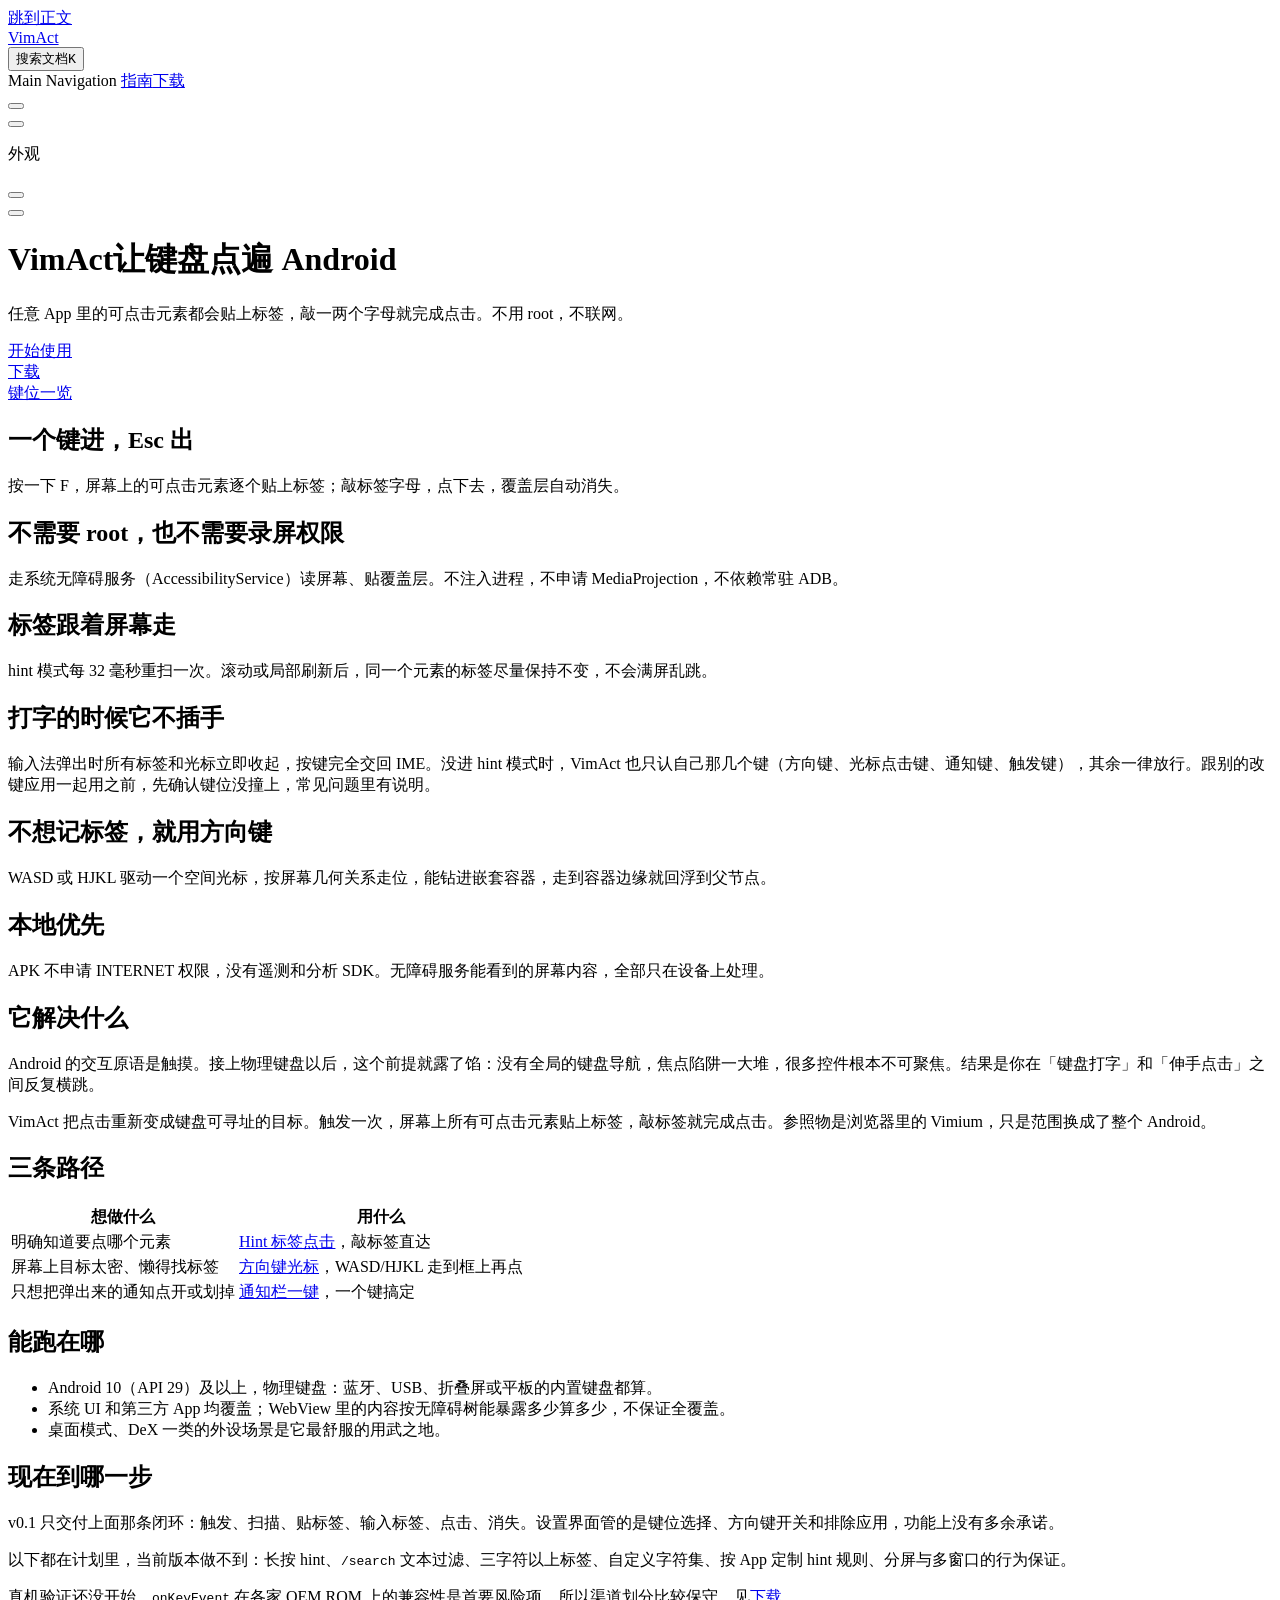
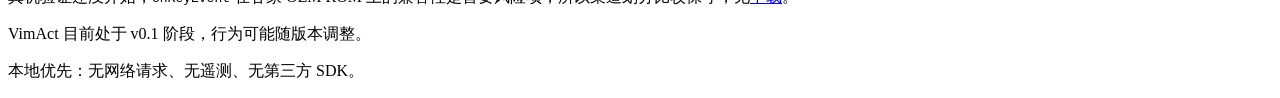
==== index.html @ 2deeec80 "chore: deploy site (preview) from 9d7465e" ====
<!DOCTYPE html>
<html lang="zh-CN" dir="ltr">
  <head>
    <meta charset="utf-8">
    <meta name="viewport" content="width=device-width,initial-scale=1">
    <title>VimAct</title>
    <meta name="description" content="在任意 Android App 里用物理键盘完成点击：VimAct 给每个可点击元素贴上标签，敲标签即触发。不需要 root，不联网。">
    <meta name="generator" content="VitePress v1.6.4">
    <link rel="preload stylesheet" href="/vimact-site/assets/style.4zY1iH8E.css" as="style">
    <link rel="preload stylesheet" href="/vimact-site/vp-icons.css" as="style">
    
    <script type="module" src="/vimact-site/assets/app.ZyCbQORi.js"></script>
    <link rel="preload" href="/vimact-site/assets/inter-roman-latin.Di8DUHzh.woff2" as="font" type="font/woff2" crossorigin="">
    <link rel="modulepreload" href="/vimact-site/assets/chunks/theme.zND4Xo46.js">
    <link rel="modulepreload" href="/vimact-site/assets/chunks/framework.DyxC4IQh.js">
    <link rel="modulepreload" href="/vimact-site/assets/index.md.b9rp0CtE.lean.js">
    <meta name="robots" content="noindex">
    <link rel="icon" type="image/svg+xml" href="/vimact-site/favicon.svg">
    <script id="check-dark-mode">(()=>{const e=localStorage.getItem("vitepress-theme-appearance")||"dark",a=window.matchMedia("(prefers-color-scheme: dark)").matches;(!e||e==="auto"?a:e==="dark")&&document.documentElement.classList.add("dark")})();</script>
    <script id="check-mac-os">document.documentElement.classList.toggle("mac",/Mac|iPhone|iPod|iPad/i.test(navigator.platform));</script>
  </head>
  <body>
    <div id="app"><div class="Layout" data-v-72cbe36e><!--[--><!--]--><!--[--><span tabindex="-1" data-v-002454c9></span><a href="#VPContent" class="VPSkipLink visually-hidden" data-v-002454c9>跳到正文</a><!--]--><!----><header class="VPNav" data-v-72cbe36e data-v-e21bbc91><div class="VPNavBar" data-v-e21bbc91 data-v-bed809b8><div class="wrapper" data-v-bed809b8><div class="container" data-v-bed809b8><div class="title" data-v-bed809b8><div class="VPNavBarTitle" data-v-bed809b8 data-v-a666a10e><a class="title" href="/vimact-site/" data-v-a666a10e><!--[--><!--]--><!----><span data-v-a666a10e>VimAct</span><!--[--><!--]--></a></div></div><div class="content" data-v-bed809b8><div class="content-body" data-v-bed809b8><!--[--><!--]--><div class="VPNavBarSearch search" data-v-bed809b8><!--[--><!----><div id="local-search"><button type="button" class="DocSearch DocSearch-Button" aria-label="搜索文档"><span class="DocSearch-Button-Container"><span class="vp-icon DocSearch-Search-Icon"></span><span class="DocSearch-Button-Placeholder">搜索文档</span></span><span class="DocSearch-Button-Keys"><kbd class="DocSearch-Button-Key"></kbd><kbd class="DocSearch-Button-Key">K</kbd></span></button></div><!--]--></div><nav aria-labelledby="main-nav-aria-label" class="VPNavBarMenu menu" data-v-bed809b8 data-v-b14d43ef><span id="main-nav-aria-label" class="visually-hidden" data-v-b14d43ef> Main Navigation </span><!--[--><!--[--><a class="VPLink link VPNavBarMenuLink" href="/vimact-site/guide/install.html" tabindex="0" data-v-b14d43ef data-v-ea7292a3><!--[--><span data-v-ea7292a3>指南</span><!--]--></a><!--]--><!--[--><a class="VPLink link VPNavBarMenuLink" href="/vimact-site/download.html" tabindex="0" data-v-b14d43ef data-v-ea7292a3><!--[--><span data-v-ea7292a3>下载</span><!--]--></a><!--]--><!--]--></nav><!----><div class="VPNavBarAppearance appearance" data-v-bed809b8 data-v-bc0cee1b><button class="VPSwitch VPSwitchAppearance" type="button" role="switch" title aria-checked="true" data-v-bc0cee1b data-v-0e95ca35 data-v-c9da8d37><span class="check" data-v-c9da8d37><span class="icon" data-v-c9da8d37><!--[--><span class="vpi-sun sun" data-v-0e95ca35></span><span class="vpi-moon moon" data-v-0e95ca35></span><!--]--></span></span></button></div><!----><div class="VPFlyout VPNavBarExtra extra" data-v-bed809b8 data-v-b1859c01 data-v-55f3f112><button type="button" class="button" aria-haspopup="true" aria-expanded="false" aria-label="extra navigation" data-v-55f3f112><span class="vpi-more-horizontal icon" data-v-55f3f112></span></button><div class="menu" data-v-55f3f112><div class="VPMenu" data-v-55f3f112 data-v-26c3c230><!----><!--[--><!--[--><!----><div class="group" data-v-b1859c01><div class="item appearance" data-v-b1859c01><p class="label" data-v-b1859c01>外观</p><div class="appearance-action" data-v-b1859c01><button class="VPSwitch VPSwitchAppearance" type="button" role="switch" title aria-checked="true" data-v-b1859c01 data-v-0e95ca35 data-v-c9da8d37><span class="check" data-v-c9da8d37><span class="icon" data-v-c9da8d37><!--[--><span class="vpi-sun sun" data-v-0e95ca35></span><span class="vpi-moon moon" data-v-0e95ca35></span><!--]--></span></span></button></div></div></div><!----><!--]--><!--]--></div></div></div><!--[--><!--]--><button type="button" class="VPNavBarHamburger hamburger" aria-label="mobile navigation" aria-expanded="false" aria-controls="VPNavScreen" data-v-bed809b8 data-v-9dc8e144><span class="container" data-v-9dc8e144><span class="top" data-v-9dc8e144></span><span class="middle" data-v-9dc8e144></span><span class="bottom" data-v-9dc8e144></span></span></button></div></div></div></div><div class="divider" data-v-bed809b8><div class="divider-line" data-v-bed809b8></div></div></div><!----></header><!----><!----><div class="VPContent is-home" id="VPContent" data-v-72cbe36e data-v-3e625c44><div class="VPHome" data-v-3e625c44 data-v-fb22d956><!--[--><!--]--><div class="VPHero VPHomeHero" data-v-fb22d956 data-v-6621f0db><div class="container" data-v-6621f0db><div class="main" data-v-6621f0db><!--[--><!--]--><!--[--><h1 class="heading" data-v-6621f0db><span class="name clip" data-v-6621f0db>VimAct</span><span class="text" data-v-6621f0db>让键盘点遍 Android</span></h1><p class="tagline" data-v-6621f0db>任意 App 里的可点击元素都会贴上标签，敲一两个字母就完成点击。不用 root，不联网。</p><!--]--><!--[--><!--]--><div class="actions" data-v-6621f0db><!--[--><div class="action" data-v-6621f0db><a class="VPButton medium brand" href="/vimact-site/guide/install.html" data-v-6621f0db data-v-d0575a2a>开始使用</a></div><div class="action" data-v-6621f0db><a class="VPButton medium alt" href="/vimact-site/download.html" data-v-6621f0db data-v-d0575a2a>下载</a></div><div class="action" data-v-6621f0db><a class="VPButton medium alt" href="/vimact-site/guide/keys.html" data-v-6621f0db data-v-d0575a2a>键位一览</a></div><!--]--></div><!--[--><!--]--></div><!----></div></div><!--[--><!--]--><!--[--><!--]--><div class="VPFeatures VPHomeFeatures" data-v-fb22d956 data-v-0f70d1fd><div class="container" data-v-0f70d1fd><div class="items" data-v-0f70d1fd><!--[--><div class="grid-6 item" data-v-0f70d1fd><div class="VPLink no-icon VPFeature" data-v-0f70d1fd data-v-5889734b><!--[--><article class="box" data-v-5889734b><!----><h2 class="title" data-v-5889734b>一个键进，Esc 出</h2><p class="details" data-v-5889734b>按一下 F，屏幕上的可点击元素逐个贴上标签；敲标签字母，点下去，覆盖层自动消失。</p><!----></article><!--]--></div></div><div class="grid-6 item" data-v-0f70d1fd><div class="VPLink no-icon VPFeature" data-v-0f70d1fd data-v-5889734b><!--[--><article class="box" data-v-5889734b><!----><h2 class="title" data-v-5889734b>不需要 root，也不需要录屏权限</h2><p class="details" data-v-5889734b>走系统无障碍服务（AccessibilityService）读屏幕、贴覆盖层。不注入进程，不申请 MediaProjection，不依赖常驻 ADB。</p><!----></article><!--]--></div></div><div class="grid-6 item" data-v-0f70d1fd><div class="VPLink no-icon VPFeature" data-v-0f70d1fd data-v-5889734b><!--[--><article class="box" data-v-5889734b><!----><h2 class="title" data-v-5889734b>标签跟着屏幕走</h2><p class="details" data-v-5889734b>hint 模式每 32 毫秒重扫一次。滚动或局部刷新后，同一个元素的标签尽量保持不变，不会满屏乱跳。</p><!----></article><!--]--></div></div><div class="grid-6 item" data-v-0f70d1fd><div class="VPLink no-icon VPFeature" data-v-0f70d1fd data-v-5889734b><!--[--><article class="box" data-v-5889734b><!----><h2 class="title" data-v-5889734b>打字的时候它不插手</h2><p class="details" data-v-5889734b>输入法弹出时所有标签和光标立即收起，按键完全交回 IME。没进 hint 模式时，VimAct 也只认自己那几个键（方向键、光标点击键、通知键、触发键），其余一律放行。跟别的改键应用一起用之前，先确认键位没撞上，常见问题里有说明。</p><!----></article><!--]--></div></div><div class="grid-6 item" data-v-0f70d1fd><div class="VPLink no-icon VPFeature" data-v-0f70d1fd data-v-5889734b><!--[--><article class="box" data-v-5889734b><!----><h2 class="title" data-v-5889734b>不想记标签，就用方向键</h2><p class="details" data-v-5889734b>WASD 或 HJKL 驱动一个空间光标，按屏幕几何关系走位，能钻进嵌套容器，走到容器边缘就回浮到父节点。</p><!----></article><!--]--></div></div><div class="grid-6 item" data-v-0f70d1fd><div class="VPLink no-icon VPFeature" data-v-0f70d1fd data-v-5889734b><!--[--><article class="box" data-v-5889734b><!----><h2 class="title" data-v-5889734b>本地优先</h2><p class="details" data-v-5889734b>APK 不申请 INTERNET 权限，没有遥测和分析 SDK。无障碍服务能看到的屏幕内容，全部只在设备上处理。</p><!----></article><!--]--></div></div><!--]--></div></div></div><!--[--><!--]--><div class="vp-doc container" style="" data-v-fb22d956 data-v-8ab81457><!--[--><div style="position:relative;" data-v-fb22d956><div><h2 id="它解决什么" tabindex="-1">它解决什么 <a class="header-anchor" href="#它解决什么" aria-label="Permalink to &quot;它解决什么&quot;">​</a></h2><p>Android 的交互原语是触摸。接上物理键盘以后，这个前提就露了馅：没有全局的键盘导航，焦点陷阱一大堆，很多控件根本不可聚焦。结果是你在「键盘打字」和「伸手点击」之间反复横跳。</p><p>VimAct 把点击重新变成键盘可寻址的目标。触发一次，屏幕上所有可点击元素贴上标签，敲标签就完成点击。参照物是浏览器里的 Vimium，只是范围换成了整个 Android。</p><h2 id="三条路径" tabindex="-1">三条路径 <a class="header-anchor" href="#三条路径" aria-label="Permalink to &quot;三条路径&quot;">​</a></h2><table tabindex="0"><thead><tr><th>想做什么</th><th>用什么</th></tr></thead><tbody><tr><td>明确知道要点哪个元素</td><td><a href="/vimact-site/guide/hints.html">Hint 标签点击</a>，敲标签直达</td></tr><tr><td>屏幕上目标太密、懒得找标签</td><td><a href="/vimact-site/guide/cursor.html">方向键光标</a>，WASD/HJKL 走到框上再点</td></tr><tr><td>只想把弹出来的通知点开或划掉</td><td><a href="/vimact-site/guide/notification.html">通知栏一键</a>，一个键搞定</td></tr></tbody></table><h2 id="能跑在哪" tabindex="-1">能跑在哪 <a class="header-anchor" href="#能跑在哪" aria-label="Permalink to &quot;能跑在哪&quot;">​</a></h2><ul><li>Android 10（API 29）及以上，物理键盘：蓝牙、USB、折叠屏或平板的内置键盘都算。</li><li>系统 UI 和第三方 App 均覆盖；WebView 里的内容按无障碍树能暴露多少算多少，不保证全覆盖。</li><li>桌面模式、DeX 一类的外设场景是它最舒服的用武之地。</li></ul><h2 id="现在到哪一步" tabindex="-1">现在到哪一步 <a class="header-anchor" href="#现在到哪一步" aria-label="Permalink to &quot;现在到哪一步&quot;">​</a></h2><p>v0.1 只交付上面那条闭环：触发、扫描、贴标签、输入标签、点击、消失。设置界面管的是键位选择、方向键开关和排除应用，功能上没有多余承诺。</p><p>以下都在计划里，当前版本做不到：长按 hint、<code>/search</code> 文本过滤、三字符以上标签、自定义字符集、按 App 定制 hint 规则、分屏与多窗口的行为保证。</p><p>真机验证还没开始，<code>onKeyEvent</code> 在各家 OEM ROM 上的兼容性是首要风险项，所以渠道划分比较保守，见<a href="/vimact-site/download.html">下载</a>。</p></div></div><!--]--></div></div></div><footer class="VPFooter" data-v-72cbe36e data-v-3f484df8><div class="container" data-v-3f484df8><p class="message" data-v-3f484df8>VimAct 目前处于 v0.1 阶段，行为可能随版本调整。</p><p class="copyright" data-v-3f484df8>本地优先：无网络请求、无遥测、无第三方 SDK。</p></div></footer><!--[--><!--]--></div></div>
    <script>window.__VP_HASH_MAP__=JSON.parse("{\"download.md\":\"CQJuNn1m\",\"guide_accessibility.md\":\"Tr2RfYyv\",\"guide_cursor.md\":\"DqsnKFDe\",\"guide_faq.md\":\"Cjc_oqEU\",\"guide_hints.md\":\"CMykqClU\",\"guide_install.md\":\"BNQfyp7g\",\"guide_keys.md\":\"HNLrEIo5\",\"guide_notification.md\":\"D59GfpnG\",\"guide_settings.md\":\"BfH58WXE\",\"index.md\":\"b9rp0CtE\"}");function deserializeFunctions(r){return Array.isArray(r)?r.map(deserializeFunctions):typeof r=="object"&&r!==null?Object.keys(r).reduce((t,n)=>(t[n]=deserializeFunctions(r[n]),t),{}):typeof r=="string"&&r.startsWith("_vp-fn_")?new Function(`return ${r.slice(7)}`)():r};window.__VP_SITE_DATA__=deserializeFunctions(JSON.parse("{\"lang\":\"zh-CN\",\"dir\":\"ltr\",\"title\":\"VimAct\",\"description\":\"在任意 Android App 里用物理键盘完成点击：VimAct 给每个可点击元素贴上标签，敲标签即触发。不需要 root，不联网。\",\"base\":\"/vimact-site/\",\"head\":[],\"router\":{\"prefetchLinks\":true},\"appearance\":\"dark\",\"themeConfig\":{\"nav\":[{\"text\":\"指南\",\"link\":\"/guide/install.html\",\"activeMatch\":\"/guide/\"},{\"text\":\"下载\",\"link\":\"/download.html\"}],\"sidebar\":{\"/guide/\":[{\"text\":\"上手\",\"items\":[{\"text\":\"安装\",\"link\":\"/guide/install.html\"},{\"text\":\"启用无障碍服务\",\"link\":\"/guide/accessibility.html\"},{\"text\":\"键位总览\",\"link\":\"/guide/keys.html\"}]},{\"text\":\"两种用法\",\"items\":[{\"text\":\"Hint 标签点击\",\"link\":\"/guide/hints.html\"},{\"text\":\"方向键光标\",\"link\":\"/guide/cursor.html\"},{\"text\":\"通知栏一键\",\"link\":\"/guide/notification.html\"}]},{\"text\":\"配置与答疑\",\"items\":[{\"text\":\"应用设置\",\"link\":\"/guide/settings.html\"},{\"text\":\"常见问题\",\"link\":\"/guide/faq.html\"}]}]},\"outline\":{\"level\":[2,3],\"label\":\"本页目录\"},\"docFooter\":{\"prev\":\"上一篇\",\"next\":\"下一篇\"},\"darkModeSwitchLabel\":\"外观\",\"lightModeSwitchTitle\":\"切换到浅色主题\",\"darkModeSwitchTitle\":\"切换到深色主题\",\"sidebarMenuLabel\":\"菜单\",\"returnToTopLabel\":\"回到顶部\",\"langMenuLabel\":\"切换语言\",\"skipToContentLabel\":\"跳到正文\",\"notFound\":{\"title\":\"页面不存在\",\"quote\":\"这个路径下没有内容。用法在「指南」，APK 在「下载」。\",\"linkText\":\"回到首页\",\"linkLabel\":\"回到首页\"},\"lastUpdated\":{\"text\":\"最后更新\",\"formatOptions\":{\"dateStyle\":\"medium\",\"timeStyle\":\"short\"}},\"sidebarDepth\":1,\"search\":{\"provider\":\"local\",\"options\":{\"miniSearch\":{\"options\":{\"tokenize\":\"_vp-fn_function tokenize(text) {\\n  const tokens = [];\\n  const latin = /[a-zA-Z0-9_][a-zA-Z0-9_.+-]*/g;\\n  const cjk = /[㐀-䶿一-鿿豈-﫿]+/g;\\n  for (const m of text.matchAll(latin)) tokens.push(m[0].toLowerCase());\\n  for (const m of text.matchAll(cjk)) {\\n    const s = m[0];\\n    for (let i = 0; i < s.length; i++) {\\n      tokens.push(s[i]);\\n      if (i + 1 < s.length) tokens.push(s.slice(i, i + 2));\\n    }\\n  }\\n  return tokens;\\n}\"},\"searchOptions\":{\"combineWith\":\"AND\"}},\"translations\":{\"button\":{\"buttonText\":\"搜索文档\",\"buttonAriaLabel\":\"搜索文档\"},\"modal\":{\"displayDetails\":\"展开详情\",\"resetButtonTitle\":\"清空\",\"backButtonTitle\":\"关闭\",\"noResultsText\":\"没有匹配的条目\",\"footerActions\":{\"selectText\":\"选择\",\"selectAriaLabel\":\"选择\",\"navigateText\":\"切换\",\"navigateAriaLabel\":\"切换\",\"closeText\":\"关闭\",\"closeAriaLabel\":\"关闭\"}}}}},\"footer\":{\"message\":\"VimAct 目前处于 v0.1 阶段，行为可能随版本调整。\",\"copyright\":\"本地优先：无网络请求、无遥测、无第三方 SDK。\"}},\"locales\":{},\"scrollOffset\":134,\"cleanUrls\":false}"));</script>
    
  </body>
</html>
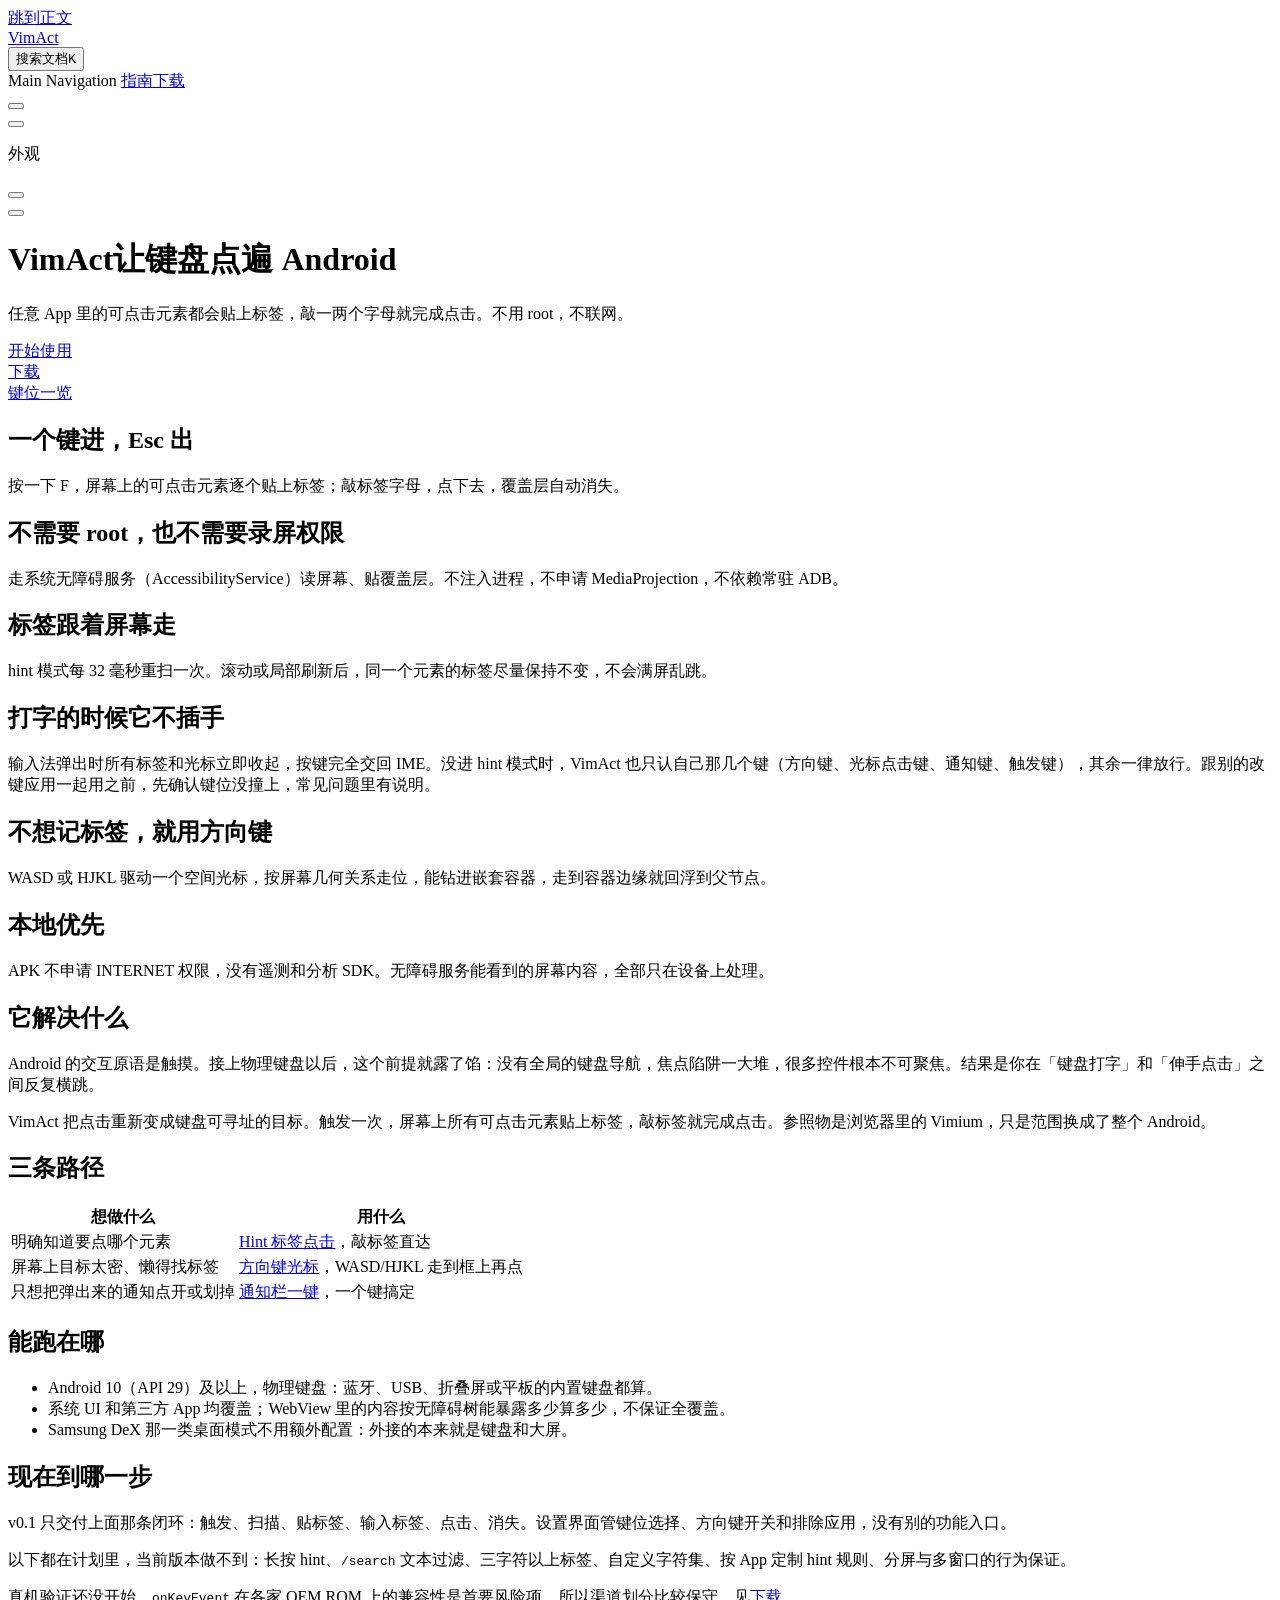
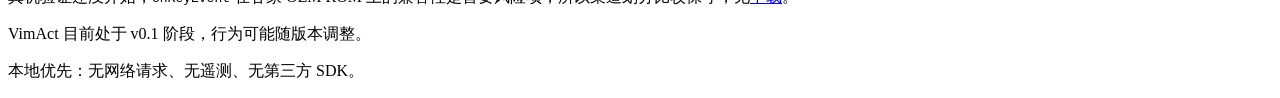
==== commit a967a4fd: "chore: deploy site (preview) from 2a69c57" ====
--- a/index.html
+++ b/index.html
@@ -9,19 +9,19 @@
     <link rel="preload stylesheet" href="/vimact-site/assets/style.4zY1iH8E.css" as="style">
     <link rel="preload stylesheet" href="/vimact-site/vp-icons.css" as="style">
     
-    <script type="module" src="/vimact-site/assets/app.ZyCbQORi.js"></script>
+    <script type="module" src="/vimact-site/assets/app.BmwWZa2X.js"></script>
     <link rel="preload" href="/vimact-site/assets/inter-roman-latin.Di8DUHzh.woff2" as="font" type="font/woff2" crossorigin="">
-    <link rel="modulepreload" href="/vimact-site/assets/chunks/theme.zND4Xo46.js">
+    <link rel="modulepreload" href="/vimact-site/assets/chunks/theme.CTFxKHr3.js">
     <link rel="modulepreload" href="/vimact-site/assets/chunks/framework.DyxC4IQh.js">
-    <link rel="modulepreload" href="/vimact-site/assets/index.md.b9rp0CtE.lean.js">
+    <link rel="modulepreload" href="/vimact-site/assets/index.md.ByrASrxV.lean.js">
     <meta name="robots" content="noindex">
     <link rel="icon" type="image/svg+xml" href="/vimact-site/favicon.svg">
     <script id="check-dark-mode">(()=>{const e=localStorage.getItem("vitepress-theme-appearance")||"dark",a=window.matchMedia("(prefers-color-scheme: dark)").matches;(!e||e==="auto"?a:e==="dark")&&document.documentElement.classList.add("dark")})();</script>
     <script id="check-mac-os">document.documentElement.classList.toggle("mac",/Mac|iPhone|iPod|iPad/i.test(navigator.platform));</script>
   </head>
   <body>
-    <div id="app"><div class="Layout" data-v-72cbe36e><!--[--><!--]--><!--[--><span tabindex="-1" data-v-002454c9></span><a href="#VPContent" class="VPSkipLink visually-hidden" data-v-002454c9>跳到正文</a><!--]--><!----><header class="VPNav" data-v-72cbe36e data-v-e21bbc91><div class="VPNavBar" data-v-e21bbc91 data-v-bed809b8><div class="wrapper" data-v-bed809b8><div class="container" data-v-bed809b8><div class="title" data-v-bed809b8><div class="VPNavBarTitle" data-v-bed809b8 data-v-a666a10e><a class="title" href="/vimact-site/" data-v-a666a10e><!--[--><!--]--><!----><span data-v-a666a10e>VimAct</span><!--[--><!--]--></a></div></div><div class="content" data-v-bed809b8><div class="content-body" data-v-bed809b8><!--[--><!--]--><div class="VPNavBarSearch search" data-v-bed809b8><!--[--><!----><div id="local-search"><button type="button" class="DocSearch DocSearch-Button" aria-label="搜索文档"><span class="DocSearch-Button-Container"><span class="vp-icon DocSearch-Search-Icon"></span><span class="DocSearch-Button-Placeholder">搜索文档</span></span><span class="DocSearch-Button-Keys"><kbd class="DocSearch-Button-Key"></kbd><kbd class="DocSearch-Button-Key">K</kbd></span></button></div><!--]--></div><nav aria-labelledby="main-nav-aria-label" class="VPNavBarMenu menu" data-v-bed809b8 data-v-b14d43ef><span id="main-nav-aria-label" class="visually-hidden" data-v-b14d43ef> Main Navigation </span><!--[--><!--[--><a class="VPLink link VPNavBarMenuLink" href="/vimact-site/guide/install.html" tabindex="0" data-v-b14d43ef data-v-ea7292a3><!--[--><span data-v-ea7292a3>指南</span><!--]--></a><!--]--><!--[--><a class="VPLink link VPNavBarMenuLink" href="/vimact-site/download.html" tabindex="0" data-v-b14d43ef data-v-ea7292a3><!--[--><span data-v-ea7292a3>下载</span><!--]--></a><!--]--><!--]--></nav><!----><div class="VPNavBarAppearance appearance" data-v-bed809b8 data-v-bc0cee1b><button class="VPSwitch VPSwitchAppearance" type="button" role="switch" title aria-checked="true" data-v-bc0cee1b data-v-0e95ca35 data-v-c9da8d37><span class="check" data-v-c9da8d37><span class="icon" data-v-c9da8d37><!--[--><span class="vpi-sun sun" data-v-0e95ca35></span><span class="vpi-moon moon" data-v-0e95ca35></span><!--]--></span></span></button></div><!----><div class="VPFlyout VPNavBarExtra extra" data-v-bed809b8 data-v-b1859c01 data-v-55f3f112><button type="button" class="button" aria-haspopup="true" aria-expanded="false" aria-label="extra navigation" data-v-55f3f112><span class="vpi-more-horizontal icon" data-v-55f3f112></span></button><div class="menu" data-v-55f3f112><div class="VPMenu" data-v-55f3f112 data-v-26c3c230><!----><!--[--><!--[--><!----><div class="group" data-v-b1859c01><div class="item appearance" data-v-b1859c01><p class="label" data-v-b1859c01>外观</p><div class="appearance-action" data-v-b1859c01><button class="VPSwitch VPSwitchAppearance" type="button" role="switch" title aria-checked="true" data-v-b1859c01 data-v-0e95ca35 data-v-c9da8d37><span class="check" data-v-c9da8d37><span class="icon" data-v-c9da8d37><!--[--><span class="vpi-sun sun" data-v-0e95ca35></span><span class="vpi-moon moon" data-v-0e95ca35></span><!--]--></span></span></button></div></div></div><!----><!--]--><!--]--></div></div></div><!--[--><!--]--><button type="button" class="VPNavBarHamburger hamburger" aria-label="mobile navigation" aria-expanded="false" aria-controls="VPNavScreen" data-v-bed809b8 data-v-9dc8e144><span class="container" data-v-9dc8e144><span class="top" data-v-9dc8e144></span><span class="middle" data-v-9dc8e144></span><span class="bottom" data-v-9dc8e144></span></span></button></div></div></div></div><div class="divider" data-v-bed809b8><div class="divider-line" data-v-bed809b8></div></div></div><!----></header><!----><!----><div class="VPContent is-home" id="VPContent" data-v-72cbe36e data-v-3e625c44><div class="VPHome" data-v-3e625c44 data-v-fb22d956><!--[--><!--]--><div class="VPHero VPHomeHero" data-v-fb22d956 data-v-6621f0db><div class="container" data-v-6621f0db><div class="main" data-v-6621f0db><!--[--><!--]--><!--[--><h1 class="heading" data-v-6621f0db><span class="name clip" data-v-6621f0db>VimAct</span><span class="text" data-v-6621f0db>让键盘点遍 Android</span></h1><p class="tagline" data-v-6621f0db>任意 App 里的可点击元素都会贴上标签，敲一两个字母就完成点击。不用 root，不联网。</p><!--]--><!--[--><!--]--><div class="actions" data-v-6621f0db><!--[--><div class="action" data-v-6621f0db><a class="VPButton medium brand" href="/vimact-site/guide/install.html" data-v-6621f0db data-v-d0575a2a>开始使用</a></div><div class="action" data-v-6621f0db><a class="VPButton medium alt" href="/vimact-site/download.html" data-v-6621f0db data-v-d0575a2a>下载</a></div><div class="action" data-v-6621f0db><a class="VPButton medium alt" href="/vimact-site/guide/keys.html" data-v-6621f0db data-v-d0575a2a>键位一览</a></div><!--]--></div><!--[--><!--]--></div><!----></div></div><!--[--><!--]--><!--[--><!--]--><div class="VPFeatures VPHomeFeatures" data-v-fb22d956 data-v-0f70d1fd><div class="container" data-v-0f70d1fd><div class="items" data-v-0f70d1fd><!--[--><div class="grid-6 item" data-v-0f70d1fd><div class="VPLink no-icon VPFeature" data-v-0f70d1fd data-v-5889734b><!--[--><article class="box" data-v-5889734b><!----><h2 class="title" data-v-5889734b>一个键进，Esc 出</h2><p class="details" data-v-5889734b>按一下 F，屏幕上的可点击元素逐个贴上标签；敲标签字母，点下去，覆盖层自动消失。</p><!----></article><!--]--></div></div><div class="grid-6 item" data-v-0f70d1fd><div class="VPLink no-icon VPFeature" data-v-0f70d1fd data-v-5889734b><!--[--><article class="box" data-v-5889734b><!----><h2 class="title" data-v-5889734b>不需要 root，也不需要录屏权限</h2><p class="details" data-v-5889734b>走系统无障碍服务（AccessibilityService）读屏幕、贴覆盖层。不注入进程，不申请 MediaProjection，不依赖常驻 ADB。</p><!----></article><!--]--></div></div><div class="grid-6 item" data-v-0f70d1fd><div class="VPLink no-icon VPFeature" data-v-0f70d1fd data-v-5889734b><!--[--><article class="box" data-v-5889734b><!----><h2 class="title" data-v-5889734b>标签跟着屏幕走</h2><p class="details" data-v-5889734b>hint 模式每 32 毫秒重扫一次。滚动或局部刷新后，同一个元素的标签尽量保持不变，不会满屏乱跳。</p><!----></article><!--]--></div></div><div class="grid-6 item" data-v-0f70d1fd><div class="VPLink no-icon VPFeature" data-v-0f70d1fd data-v-5889734b><!--[--><article class="box" data-v-5889734b><!----><h2 class="title" data-v-5889734b>打字的时候它不插手</h2><p class="details" data-v-5889734b>输入法弹出时所有标签和光标立即收起，按键完全交回 IME。没进 hint 模式时，VimAct 也只认自己那几个键（方向键、光标点击键、通知键、触发键），其余一律放行。跟别的改键应用一起用之前，先确认键位没撞上，常见问题里有说明。</p><!----></article><!--]--></div></div><div class="grid-6 item" data-v-0f70d1fd><div class="VPLink no-icon VPFeature" data-v-0f70d1fd data-v-5889734b><!--[--><article class="box" data-v-5889734b><!----><h2 class="title" data-v-5889734b>不想记标签，就用方向键</h2><p class="details" data-v-5889734b>WASD 或 HJKL 驱动一个空间光标，按屏幕几何关系走位，能钻进嵌套容器，走到容器边缘就回浮到父节点。</p><!----></article><!--]--></div></div><div class="grid-6 item" data-v-0f70d1fd><div class="VPLink no-icon VPFeature" data-v-0f70d1fd data-v-5889734b><!--[--><article class="box" data-v-5889734b><!----><h2 class="title" data-v-5889734b>本地优先</h2><p class="details" data-v-5889734b>APK 不申请 INTERNET 权限，没有遥测和分析 SDK。无障碍服务能看到的屏幕内容，全部只在设备上处理。</p><!----></article><!--]--></div></div><!--]--></div></div></div><!--[--><!--]--><div class="vp-doc container" style="" data-v-fb22d956 data-v-8ab81457><!--[--><div style="position:relative;" data-v-fb22d956><div><h2 id="它解决什么" tabindex="-1">它解决什么 <a class="header-anchor" href="#它解决什么" aria-label="Permalink to &quot;它解决什么&quot;">​</a></h2><p>Android 的交互原语是触摸。接上物理键盘以后，这个前提就露了馅：没有全局的键盘导航，焦点陷阱一大堆，很多控件根本不可聚焦。结果是你在「键盘打字」和「伸手点击」之间反复横跳。</p><p>VimAct 把点击重新变成键盘可寻址的目标。触发一次，屏幕上所有可点击元素贴上标签，敲标签就完成点击。参照物是浏览器里的 Vimium，只是范围换成了整个 Android。</p><h2 id="三条路径" tabindex="-1">三条路径 <a class="header-anchor" href="#三条路径" aria-label="Permalink to &quot;三条路径&quot;">​</a></h2><table tabindex="0"><thead><tr><th>想做什么</th><th>用什么</th></tr></thead><tbody><tr><td>明确知道要点哪个元素</td><td><a href="/vimact-site/guide/hints.html">Hint 标签点击</a>，敲标签直达</td></tr><tr><td>屏幕上目标太密、懒得找标签</td><td><a href="/vimact-site/guide/cursor.html">方向键光标</a>，WASD/HJKL 走到框上再点</td></tr><tr><td>只想把弹出来的通知点开或划掉</td><td><a href="/vimact-site/guide/notification.html">通知栏一键</a>，一个键搞定</td></tr></tbody></table><h2 id="能跑在哪" tabindex="-1">能跑在哪 <a class="header-anchor" href="#能跑在哪" aria-label="Permalink to &quot;能跑在哪&quot;">​</a></h2><ul><li>Android 10（API 29）及以上，物理键盘：蓝牙、USB、折叠屏或平板的内置键盘都算。</li><li>系统 UI 和第三方 App 均覆盖；WebView 里的内容按无障碍树能暴露多少算多少，不保证全覆盖。</li><li>桌面模式、DeX 一类的外设场景是它最舒服的用武之地。</li></ul><h2 id="现在到哪一步" tabindex="-1">现在到哪一步 <a class="header-anchor" href="#现在到哪一步" aria-label="Permalink to &quot;现在到哪一步&quot;">​</a></h2><p>v0.1 只交付上面那条闭环：触发、扫描、贴标签、输入标签、点击、消失。设置界面管的是键位选择、方向键开关和排除应用，功能上没有多余承诺。</p><p>以下都在计划里，当前版本做不到：长按 hint、<code>/search</code> 文本过滤、三字符以上标签、自定义字符集、按 App 定制 hint 规则、分屏与多窗口的行为保证。</p><p>真机验证还没开始，<code>onKeyEvent</code> 在各家 OEM ROM 上的兼容性是首要风险项，所以渠道划分比较保守，见<a href="/vimact-site/download.html">下载</a>。</p></div></div><!--]--></div></div></div><footer class="VPFooter" data-v-72cbe36e data-v-3f484df8><div class="container" data-v-3f484df8><p class="message" data-v-3f484df8>VimAct 目前处于 v0.1 阶段，行为可能随版本调整。</p><p class="copyright" data-v-3f484df8>本地优先：无网络请求、无遥测、无第三方 SDK。</p></div></footer><!--[--><!--]--></div></div>
-    <script>window.__VP_HASH_MAP__=JSON.parse("{\"download.md\":\"CQJuNn1m\",\"guide_accessibility.md\":\"Tr2RfYyv\",\"guide_cursor.md\":\"DqsnKFDe\",\"guide_faq.md\":\"Cjc_oqEU\",\"guide_hints.md\":\"CMykqClU\",\"guide_install.md\":\"BNQfyp7g\",\"guide_keys.md\":\"HNLrEIo5\",\"guide_notification.md\":\"D59GfpnG\",\"guide_settings.md\":\"BfH58WXE\",\"index.md\":\"b9rp0CtE\"}");function deserializeFunctions(r){return Array.isArray(r)?r.map(deserializeFunctions):typeof r=="object"&&r!==null?Object.keys(r).reduce((t,n)=>(t[n]=deserializeFunctions(r[n]),t),{}):typeof r=="string"&&r.startsWith("_vp-fn_")?new Function(`return ${r.slice(7)}`)():r};window.__VP_SITE_DATA__=deserializeFunctions(JSON.parse("{\"lang\":\"zh-CN\",\"dir\":\"ltr\",\"title\":\"VimAct\",\"description\":\"在任意 Android App 里用物理键盘完成点击：VimAct 给每个可点击元素贴上标签，敲标签即触发。不需要 root，不联网。\",\"base\":\"/vimact-site/\",\"head\":[],\"router\":{\"prefetchLinks\":true},\"appearance\":\"dark\",\"themeConfig\":{\"nav\":[{\"text\":\"指南\",\"link\":\"/guide/install.html\",\"activeMatch\":\"/guide/\"},{\"text\":\"下载\",\"link\":\"/download.html\"}],\"sidebar\":{\"/guide/\":[{\"text\":\"上手\",\"items\":[{\"text\":\"安装\",\"link\":\"/guide/install.html\"},{\"text\":\"启用无障碍服务\",\"link\":\"/guide/accessibility.html\"},{\"text\":\"键位总览\",\"link\":\"/guide/keys.html\"}]},{\"text\":\"两种用法\",\"items\":[{\"text\":\"Hint 标签点击\",\"link\":\"/guide/hints.html\"},{\"text\":\"方向键光标\",\"link\":\"/guide/cursor.html\"},{\"text\":\"通知栏一键\",\"link\":\"/guide/notification.html\"}]},{\"text\":\"配置与答疑\",\"items\":[{\"text\":\"应用设置\",\"link\":\"/guide/settings.html\"},{\"text\":\"常见问题\",\"link\":\"/guide/faq.html\"}]}]},\"outline\":{\"level\":[2,3],\"label\":\"本页目录\"},\"docFooter\":{\"prev\":\"上一篇\",\"next\":\"下一篇\"},\"darkModeSwitchLabel\":\"外观\",\"lightModeSwitchTitle\":\"切换到浅色主题\",\"darkModeSwitchTitle\":\"切换到深色主题\",\"sidebarMenuLabel\":\"菜单\",\"returnToTopLabel\":\"回到顶部\",\"langMenuLabel\":\"切换语言\",\"skipToContentLabel\":\"跳到正文\",\"notFound\":{\"title\":\"页面不存在\",\"quote\":\"这个路径下没有内容。用法在「指南」，APK 在「下载」。\",\"linkText\":\"回到首页\",\"linkLabel\":\"回到首页\"},\"lastUpdated\":{\"text\":\"最后更新\",\"formatOptions\":{\"dateStyle\":\"medium\",\"timeStyle\":\"short\"}},\"sidebarDepth\":1,\"search\":{\"provider\":\"local\",\"options\":{\"miniSearch\":{\"options\":{\"tokenize\":\"_vp-fn_function tokenize(text) {\\n  const tokens = [];\\n  const latin = /[a-zA-Z0-9_][a-zA-Z0-9_.+-]*/g;\\n  const cjk = /[㐀-䶿一-鿿豈-﫿]+/g;\\n  for (const m of text.matchAll(latin)) tokens.push(m[0].toLowerCase());\\n  for (const m of text.matchAll(cjk)) {\\n    const s = m[0];\\n    for (let i = 0; i < s.length; i++) {\\n      tokens.push(s[i]);\\n      if (i + 1 < s.length) tokens.push(s.slice(i, i + 2));\\n    }\\n  }\\n  return tokens;\\n}\"},\"searchOptions\":{\"combineWith\":\"AND\"}},\"translations\":{\"button\":{\"buttonText\":\"搜索文档\",\"buttonAriaLabel\":\"搜索文档\"},\"modal\":{\"displayDetails\":\"展开详情\",\"resetButtonTitle\":\"清空\",\"backButtonTitle\":\"关闭\",\"noResultsText\":\"没有匹配的条目\",\"footerActions\":{\"selectText\":\"选择\",\"selectAriaLabel\":\"选择\",\"navigateText\":\"切换\",\"navigateAriaLabel\":\"切换\",\"closeText\":\"关闭\",\"closeAriaLabel\":\"关闭\"}}}}},\"footer\":{\"message\":\"VimAct 目前处于 v0.1 阶段，行为可能随版本调整。\",\"copyright\":\"本地优先：无网络请求、无遥测、无第三方 SDK。\"}},\"locales\":{},\"scrollOffset\":134,\"cleanUrls\":false}"));</script>
+    <div id="app"><div class="Layout" data-v-72cbe36e><!--[--><!--]--><!--[--><span tabindex="-1" data-v-002454c9></span><a href="#VPContent" class="VPSkipLink visually-hidden" data-v-002454c9>跳到正文</a><!--]--><!----><header class="VPNav" data-v-72cbe36e data-v-e21bbc91><div class="VPNavBar" data-v-e21bbc91 data-v-bed809b8><div class="wrapper" data-v-bed809b8><div class="container" data-v-bed809b8><div class="title" data-v-bed809b8><div class="VPNavBarTitle" data-v-bed809b8 data-v-a666a10e><a class="title" href="/vimact-site/" data-v-a666a10e><!--[--><!--]--><!----><span data-v-a666a10e>VimAct</span><!--[--><!--]--></a></div></div><div class="content" data-v-bed809b8><div class="content-body" data-v-bed809b8><!--[--><!--]--><div class="VPNavBarSearch search" data-v-bed809b8><!--[--><!----><div id="local-search"><button type="button" class="DocSearch DocSearch-Button" aria-label="搜索文档"><span class="DocSearch-Button-Container"><span class="vp-icon DocSearch-Search-Icon"></span><span class="DocSearch-Button-Placeholder">搜索文档</span></span><span class="DocSearch-Button-Keys"><kbd class="DocSearch-Button-Key"></kbd><kbd class="DocSearch-Button-Key">K</kbd></span></button></div><!--]--></div><nav aria-labelledby="main-nav-aria-label" class="VPNavBarMenu menu" data-v-bed809b8 data-v-b14d43ef><span id="main-nav-aria-label" class="visually-hidden" data-v-b14d43ef> Main Navigation </span><!--[--><!--[--><a class="VPLink link VPNavBarMenuLink" href="/vimact-site/guide/install.html" tabindex="0" data-v-b14d43ef data-v-ea7292a3><!--[--><span data-v-ea7292a3>指南</span><!--]--></a><!--]--><!--[--><a class="VPLink link VPNavBarMenuLink" href="/vimact-site/download.html" tabindex="0" data-v-b14d43ef data-v-ea7292a3><!--[--><span data-v-ea7292a3>下载</span><!--]--></a><!--]--><!--]--></nav><!----><div class="VPNavBarAppearance appearance" data-v-bed809b8 data-v-bc0cee1b><button class="VPSwitch VPSwitchAppearance" type="button" role="switch" title aria-checked="true" data-v-bc0cee1b data-v-0e95ca35 data-v-c9da8d37><span class="check" data-v-c9da8d37><span class="icon" data-v-c9da8d37><!--[--><span class="vpi-sun sun" data-v-0e95ca35></span><span class="vpi-moon moon" data-v-0e95ca35></span><!--]--></span></span></button></div><!----><div class="VPFlyout VPNavBarExtra extra" data-v-bed809b8 data-v-b1859c01 data-v-55f3f112><button type="button" class="button" aria-haspopup="true" aria-expanded="false" aria-label="extra navigation" data-v-55f3f112><span class="vpi-more-horizontal icon" data-v-55f3f112></span></button><div class="menu" data-v-55f3f112><div class="VPMenu" data-v-55f3f112 data-v-26c3c230><!----><!--[--><!--[--><!----><div class="group" data-v-b1859c01><div class="item appearance" data-v-b1859c01><p class="label" data-v-b1859c01>外观</p><div class="appearance-action" data-v-b1859c01><button class="VPSwitch VPSwitchAppearance" type="button" role="switch" title aria-checked="true" data-v-b1859c01 data-v-0e95ca35 data-v-c9da8d37><span class="check" data-v-c9da8d37><span class="icon" data-v-c9da8d37><!--[--><span class="vpi-sun sun" data-v-0e95ca35></span><span class="vpi-moon moon" data-v-0e95ca35></span><!--]--></span></span></button></div></div></div><!----><!--]--><!--]--></div></div></div><!--[--><!--]--><button type="button" class="VPNavBarHamburger hamburger" aria-label="mobile navigation" aria-expanded="false" aria-controls="VPNavScreen" data-v-bed809b8 data-v-9dc8e144><span class="container" data-v-9dc8e144><span class="top" data-v-9dc8e144></span><span class="middle" data-v-9dc8e144></span><span class="bottom" data-v-9dc8e144></span></span></button></div></div></div></div><div class="divider" data-v-bed809b8><div class="divider-line" data-v-bed809b8></div></div></div><!----></header><!----><!----><div class="VPContent is-home" id="VPContent" data-v-72cbe36e data-v-3e625c44><div class="VPHome" data-v-3e625c44 data-v-fb22d956><!--[--><!--]--><div class="VPHero VPHomeHero" data-v-fb22d956 data-v-6621f0db><div class="container" data-v-6621f0db><div class="main" data-v-6621f0db><!--[--><!--]--><!--[--><h1 class="heading" data-v-6621f0db><span class="name clip" data-v-6621f0db>VimAct</span><span class="text" data-v-6621f0db>让键盘点遍 Android</span></h1><p class="tagline" data-v-6621f0db>任意 App 里的可点击元素都会贴上标签，敲一两个字母就完成点击。不用 root，不联网。</p><!--]--><!--[--><!--]--><div class="actions" data-v-6621f0db><!--[--><div class="action" data-v-6621f0db><a class="VPButton medium brand" href="/vimact-site/guide/install.html" data-v-6621f0db data-v-d0575a2a>开始使用</a></div><div class="action" data-v-6621f0db><a class="VPButton medium alt" href="/vimact-site/download.html" data-v-6621f0db data-v-d0575a2a>下载</a></div><div class="action" data-v-6621f0db><a class="VPButton medium alt" href="/vimact-site/guide/keys.html" data-v-6621f0db data-v-d0575a2a>键位一览</a></div><!--]--></div><!--[--><!--]--></div><!----></div></div><!--[--><!--]--><!--[--><!--]--><div class="VPFeatures VPHomeFeatures" data-v-fb22d956 data-v-0f70d1fd><div class="container" data-v-0f70d1fd><div class="items" data-v-0f70d1fd><!--[--><div class="grid-6 item" data-v-0f70d1fd><div class="VPLink no-icon VPFeature" data-v-0f70d1fd data-v-5889734b><!--[--><article class="box" data-v-5889734b><!----><h2 class="title" data-v-5889734b>一个键进，Esc 出</h2><p class="details" data-v-5889734b>按一下 F，屏幕上的可点击元素逐个贴上标签；敲标签字母，点下去，覆盖层自动消失。</p><!----></article><!--]--></div></div><div class="grid-6 item" data-v-0f70d1fd><div class="VPLink no-icon VPFeature" data-v-0f70d1fd data-v-5889734b><!--[--><article class="box" data-v-5889734b><!----><h2 class="title" data-v-5889734b>不需要 root，也不需要录屏权限</h2><p class="details" data-v-5889734b>走系统无障碍服务（AccessibilityService）读屏幕、贴覆盖层。不注入进程，不申请 MediaProjection，不依赖常驻 ADB。</p><!----></article><!--]--></div></div><div class="grid-6 item" data-v-0f70d1fd><div class="VPLink no-icon VPFeature" data-v-0f70d1fd data-v-5889734b><!--[--><article class="box" data-v-5889734b><!----><h2 class="title" data-v-5889734b>标签跟着屏幕走</h2><p class="details" data-v-5889734b>hint 模式每 32 毫秒重扫一次。滚动或局部刷新后，同一个元素的标签尽量保持不变，不会满屏乱跳。</p><!----></article><!--]--></div></div><div class="grid-6 item" data-v-0f70d1fd><div class="VPLink no-icon VPFeature" data-v-0f70d1fd data-v-5889734b><!--[--><article class="box" data-v-5889734b><!----><h2 class="title" data-v-5889734b>打字的时候它不插手</h2><p class="details" data-v-5889734b>输入法弹出时所有标签和光标立即收起，按键完全交回 IME。没进 hint 模式时，VimAct 也只认自己那几个键（方向键、光标点击键、通知键、触发键），其余一律放行。跟别的改键应用一起用之前，先确认键位没撞上，常见问题里有说明。</p><!----></article><!--]--></div></div><div class="grid-6 item" data-v-0f70d1fd><div class="VPLink no-icon VPFeature" data-v-0f70d1fd data-v-5889734b><!--[--><article class="box" data-v-5889734b><!----><h2 class="title" data-v-5889734b>不想记标签，就用方向键</h2><p class="details" data-v-5889734b>WASD 或 HJKL 驱动一个空间光标，按屏幕几何关系走位，能钻进嵌套容器，走到容器边缘就回浮到父节点。</p><!----></article><!--]--></div></div><div class="grid-6 item" data-v-0f70d1fd><div class="VPLink no-icon VPFeature" data-v-0f70d1fd data-v-5889734b><!--[--><article class="box" data-v-5889734b><!----><h2 class="title" data-v-5889734b>本地优先</h2><p class="details" data-v-5889734b>APK 不申请 INTERNET 权限，没有遥测和分析 SDK。无障碍服务能看到的屏幕内容，全部只在设备上处理。</p><!----></article><!--]--></div></div><!--]--></div></div></div><!--[--><!--]--><div class="vp-doc container" style="" data-v-fb22d956 data-v-8ab81457><!--[--><div style="position:relative;" data-v-fb22d956><div><h2 id="它解决什么" tabindex="-1">它解决什么 <a class="header-anchor" href="#它解决什么" aria-label="Permalink to &quot;它解决什么&quot;">​</a></h2><p>Android 的交互原语是触摸。接上物理键盘以后，这个前提就露了馅：没有全局的键盘导航，焦点陷阱一大堆，很多控件根本不可聚焦。结果是你在「键盘打字」和「伸手点击」之间反复横跳。</p><p>VimAct 把点击重新变成键盘可寻址的目标。触发一次，屏幕上所有可点击元素贴上标签，敲标签就完成点击。参照物是浏览器里的 Vimium，只是范围换成了整个 Android。</p><h2 id="三条路径" tabindex="-1">三条路径 <a class="header-anchor" href="#三条路径" aria-label="Permalink to &quot;三条路径&quot;">​</a></h2><table tabindex="0"><thead><tr><th>想做什么</th><th>用什么</th></tr></thead><tbody><tr><td>明确知道要点哪个元素</td><td><a href="/vimact-site/guide/hints.html">Hint 标签点击</a>，敲标签直达</td></tr><tr><td>屏幕上目标太密、懒得找标签</td><td><a href="/vimact-site/guide/cursor.html">方向键光标</a>，WASD/HJKL 走到框上再点</td></tr><tr><td>只想把弹出来的通知点开或划掉</td><td><a href="/vimact-site/guide/notification.html">通知栏一键</a>，一个键搞定</td></tr></tbody></table><h2 id="能跑在哪" tabindex="-1">能跑在哪 <a class="header-anchor" href="#能跑在哪" aria-label="Permalink to &quot;能跑在哪&quot;">​</a></h2><ul><li>Android 10（API 29）及以上，物理键盘：蓝牙、USB、折叠屏或平板的内置键盘都算。</li><li>系统 UI 和第三方 App 均覆盖；WebView 里的内容按无障碍树能暴露多少算多少，不保证全覆盖。</li><li>Samsung DeX 那一类桌面模式不用额外配置：外接的本来就是键盘和大屏。</li></ul><h2 id="现在到哪一步" tabindex="-1">现在到哪一步 <a class="header-anchor" href="#现在到哪一步" aria-label="Permalink to &quot;现在到哪一步&quot;">​</a></h2><p>v0.1 只交付上面那条闭环：触发、扫描、贴标签、输入标签、点击、消失。设置界面管键位选择、方向键开关和排除应用，没有别的功能入口。</p><p>以下都在计划里，当前版本做不到：长按 hint、<code>/search</code> 文本过滤、三字符以上标签、自定义字符集、按 App 定制 hint 规则、分屏与多窗口的行为保证。</p><p>真机验证还没开始，<code>onKeyEvent</code> 在各家 OEM ROM 上的兼容性是首要风险项，所以渠道划分比较保守，见<a href="/vimact-site/download.html">下载</a>。</p></div></div><!--]--></div></div></div><footer class="VPFooter" data-v-72cbe36e data-v-3f484df8><div class="container" data-v-3f484df8><p class="message" data-v-3f484df8>VimAct 目前处于 v0.1 阶段，行为可能随版本调整。</p><p class="copyright" data-v-3f484df8>本地优先：无网络请求、无遥测、无第三方 SDK。</p></div></footer><!--[--><!--]--></div></div>
+    <script>window.__VP_HASH_MAP__=JSON.parse("{\"download.md\":\"DL-ZctGF\",\"guide_accessibility.md\":\"eGhX9uKU\",\"guide_cursor.md\":\"DgyR4XLD\",\"guide_faq.md\":\"A06GPfCB\",\"guide_hints.md\":\"BLXUh3-n\",\"guide_install.md\":\"Ry77-v95\",\"guide_keys.md\":\"B1ELhHry\",\"guide_notification.md\":\"D59GfpnG\",\"guide_settings.md\":\"Bs9wsGLA\",\"index.md\":\"ByrASrxV\"}");function deserializeFunctions(r){return Array.isArray(r)?r.map(deserializeFunctions):typeof r=="object"&&r!==null?Object.keys(r).reduce((t,n)=>(t[n]=deserializeFunctions(r[n]),t),{}):typeof r=="string"&&r.startsWith("_vp-fn_")?new Function(`return ${r.slice(7)}`)():r};window.__VP_SITE_DATA__=deserializeFunctions(JSON.parse("{\"lang\":\"zh-CN\",\"dir\":\"ltr\",\"title\":\"VimAct\",\"description\":\"在任意 Android App 里用物理键盘完成点击：VimAct 给每个可点击元素贴上标签，敲标签即触发。不需要 root，不联网。\",\"base\":\"/vimact-site/\",\"head\":[],\"router\":{\"prefetchLinks\":true},\"appearance\":\"dark\",\"themeConfig\":{\"nav\":[{\"text\":\"指南\",\"link\":\"/guide/install.html\",\"activeMatch\":\"/guide/\"},{\"text\":\"下载\",\"link\":\"/download.html\"}],\"sidebar\":{\"/guide/\":[{\"text\":\"上手\",\"items\":[{\"text\":\"安装\",\"link\":\"/guide/install.html\"},{\"text\":\"启用无障碍服务\",\"link\":\"/guide/accessibility.html\"},{\"text\":\"键位总览\",\"link\":\"/guide/keys.html\"}]},{\"text\":\"两种用法\",\"items\":[{\"text\":\"Hint 标签点击\",\"link\":\"/guide/hints.html\"},{\"text\":\"方向键光标\",\"link\":\"/guide/cursor.html\"},{\"text\":\"通知栏一键\",\"link\":\"/guide/notification.html\"}]},{\"text\":\"配置与答疑\",\"items\":[{\"text\":\"应用设置\",\"link\":\"/guide/settings.html\"},{\"text\":\"常见问题\",\"link\":\"/guide/faq.html\"}]}]},\"outline\":{\"level\":[2,3],\"label\":\"本页目录\"},\"docFooter\":{\"prev\":\"上一篇\",\"next\":\"下一篇\"},\"darkModeSwitchLabel\":\"外观\",\"lightModeSwitchTitle\":\"切换到浅色主题\",\"darkModeSwitchTitle\":\"切换到深色主题\",\"sidebarMenuLabel\":\"菜单\",\"returnToTopLabel\":\"回到顶部\",\"langMenuLabel\":\"切换语言\",\"skipToContentLabel\":\"跳到正文\",\"notFound\":{\"title\":\"页面不存在\",\"quote\":\"这个路径下没有内容。用法在「指南」，APK 在「下载」。\",\"linkText\":\"回到首页\",\"linkLabel\":\"回到首页\"},\"lastUpdated\":{\"text\":\"最后更新\",\"formatOptions\":{\"dateStyle\":\"medium\",\"timeStyle\":\"short\"}},\"sidebarDepth\":1,\"search\":{\"provider\":\"local\",\"options\":{\"miniSearch\":{\"options\":{\"tokenize\":\"_vp-fn_function tokenize(text) {\\n  const tokens = [];\\n  const latin = /[a-zA-Z0-9_][a-zA-Z0-9_.+-]*/g;\\n  const cjk = /[㐀-䶿一-鿿豈-﫿]+/g;\\n  for (const m of text.matchAll(latin)) tokens.push(m[0].toLowerCase());\\n  for (const m of text.matchAll(cjk)) {\\n    const s = m[0];\\n    for (let i = 0; i < s.length; i++) {\\n      tokens.push(s[i]);\\n      if (i + 1 < s.length) tokens.push(s.slice(i, i + 2));\\n    }\\n  }\\n  return tokens;\\n}\"},\"searchOptions\":{\"combineWith\":\"AND\"}},\"translations\":{\"button\":{\"buttonText\":\"搜索文档\",\"buttonAriaLabel\":\"搜索文档\"},\"modal\":{\"displayDetails\":\"展开详情\",\"resetButtonTitle\":\"清空\",\"backButtonTitle\":\"关闭\",\"noResultsText\":\"没有匹配的条目\",\"footerActions\":{\"selectText\":\"选择\",\"selectAriaLabel\":\"选择\",\"navigateText\":\"切换\",\"navigateAriaLabel\":\"切换\",\"closeText\":\"关闭\",\"closeAriaLabel\":\"关闭\"}}}}},\"footer\":{\"message\":\"VimAct 目前处于 v0.1 阶段，行为可能随版本调整。\",\"copyright\":\"本地优先：无网络请求、无遥测、无第三方 SDK。\"}},\"locales\":{},\"scrollOffset\":134,\"cleanUrls\":false}"));</script>
     
   </body>
 </html>
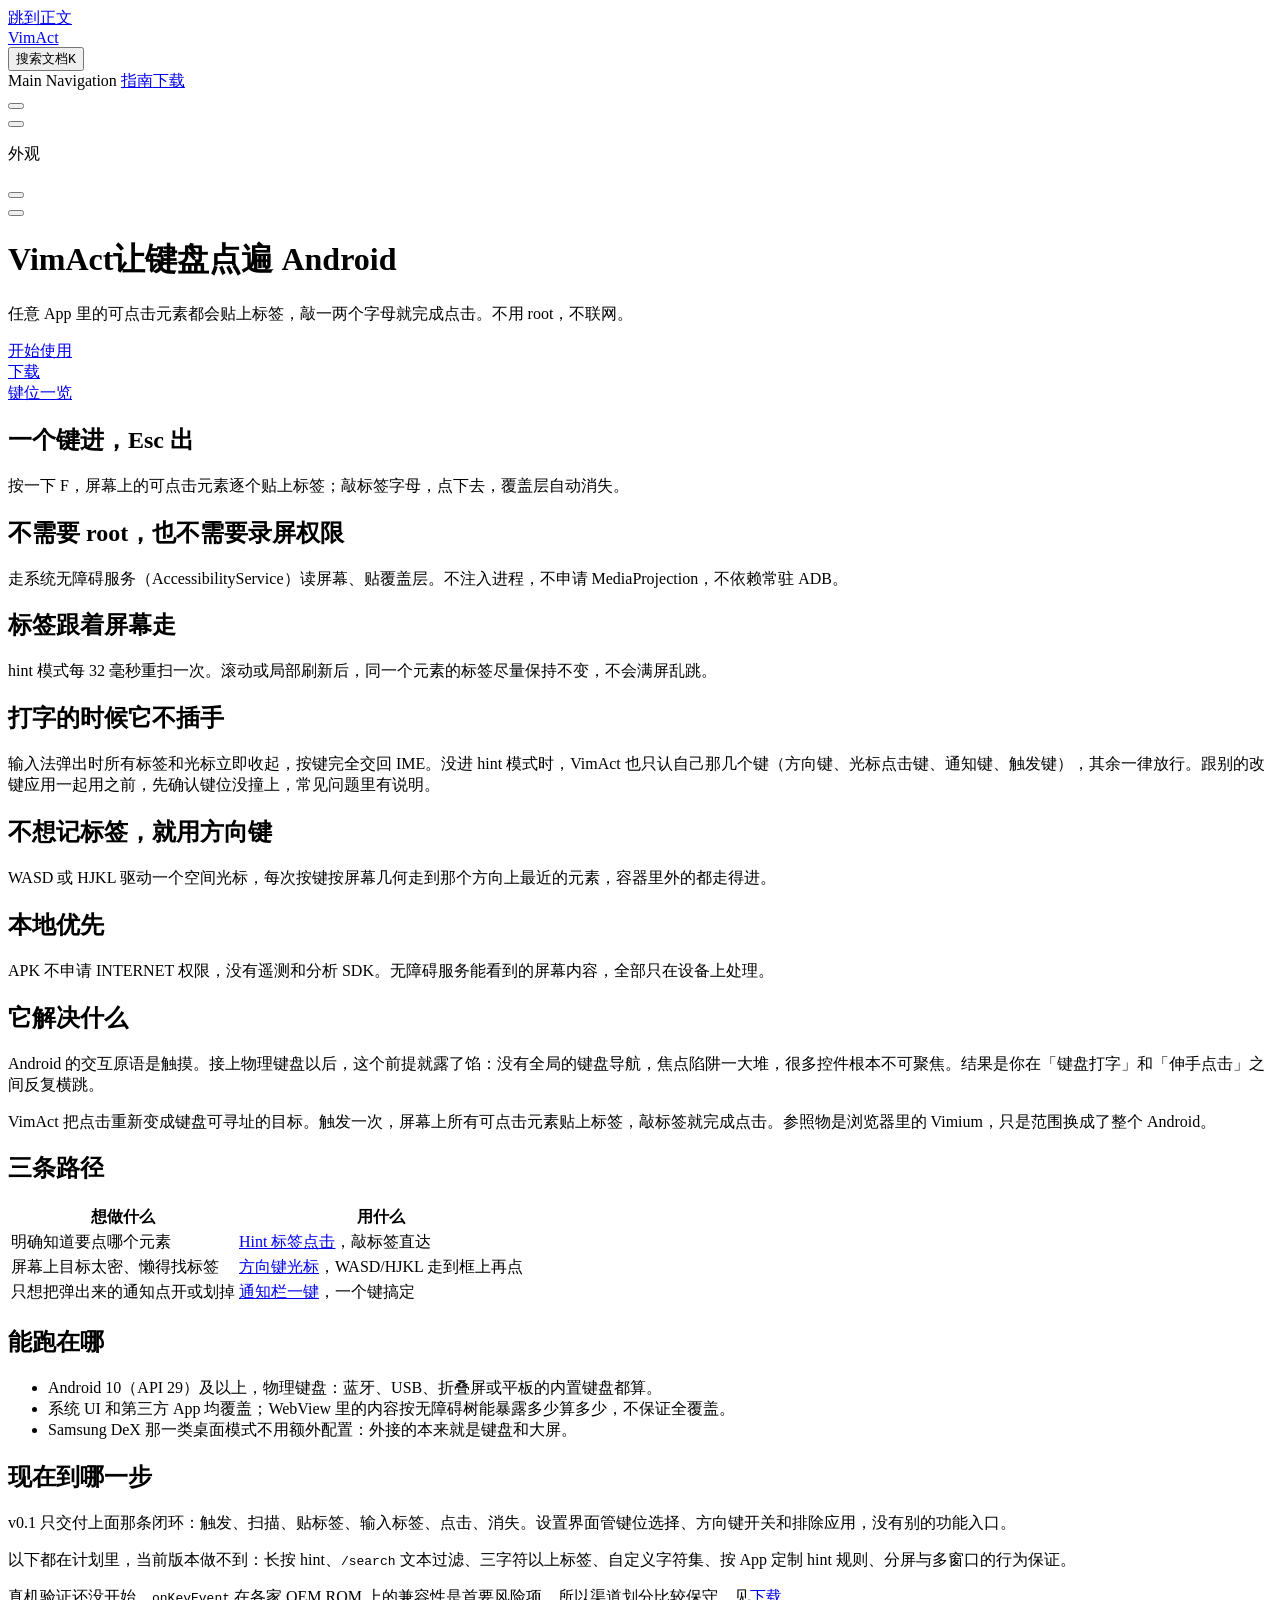
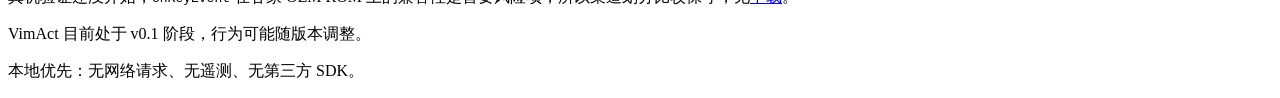
==== commit 9f4b611a: "chore: deploy site (preview) from c69525d" ====
--- a/index.html
+++ b/index.html
@@ -9,19 +9,19 @@
     <link rel="preload stylesheet" href="/vimact-site/assets/style.4zY1iH8E.css" as="style">
     <link rel="preload stylesheet" href="/vimact-site/vp-icons.css" as="style">
     
-    <script type="module" src="/vimact-site/assets/app.BmwWZa2X.js"></script>
+    <script type="module" src="/vimact-site/assets/app.DJ0VItvn.js"></script>
     <link rel="preload" href="/vimact-site/assets/inter-roman-latin.Di8DUHzh.woff2" as="font" type="font/woff2" crossorigin="">
-    <link rel="modulepreload" href="/vimact-site/assets/chunks/theme.CTFxKHr3.js">
+    <link rel="modulepreload" href="/vimact-site/assets/chunks/theme.tK351WUW.js">
     <link rel="modulepreload" href="/vimact-site/assets/chunks/framework.DyxC4IQh.js">
-    <link rel="modulepreload" href="/vimact-site/assets/index.md.ByrASrxV.lean.js">
+    <link rel="modulepreload" href="/vimact-site/assets/index.md.CMdTWlxx.lean.js">
     <meta name="robots" content="noindex">
     <link rel="icon" type="image/svg+xml" href="/vimact-site/favicon.svg">
     <script id="check-dark-mode">(()=>{const e=localStorage.getItem("vitepress-theme-appearance")||"dark",a=window.matchMedia("(prefers-color-scheme: dark)").matches;(!e||e==="auto"?a:e==="dark")&&document.documentElement.classList.add("dark")})();</script>
     <script id="check-mac-os">document.documentElement.classList.toggle("mac",/Mac|iPhone|iPod|iPad/i.test(navigator.platform));</script>
   </head>
   <body>
-    <div id="app"><div class="Layout" data-v-72cbe36e><!--[--><!--]--><!--[--><span tabindex="-1" data-v-002454c9></span><a href="#VPContent" class="VPSkipLink visually-hidden" data-v-002454c9>跳到正文</a><!--]--><!----><header class="VPNav" data-v-72cbe36e data-v-e21bbc91><div class="VPNavBar" data-v-e21bbc91 data-v-bed809b8><div class="wrapper" data-v-bed809b8><div class="container" data-v-bed809b8><div class="title" data-v-bed809b8><div class="VPNavBarTitle" data-v-bed809b8 data-v-a666a10e><a class="title" href="/vimact-site/" data-v-a666a10e><!--[--><!--]--><!----><span data-v-a666a10e>VimAct</span><!--[--><!--]--></a></div></div><div class="content" data-v-bed809b8><div class="content-body" data-v-bed809b8><!--[--><!--]--><div class="VPNavBarSearch search" data-v-bed809b8><!--[--><!----><div id="local-search"><button type="button" class="DocSearch DocSearch-Button" aria-label="搜索文档"><span class="DocSearch-Button-Container"><span class="vp-icon DocSearch-Search-Icon"></span><span class="DocSearch-Button-Placeholder">搜索文档</span></span><span class="DocSearch-Button-Keys"><kbd class="DocSearch-Button-Key"></kbd><kbd class="DocSearch-Button-Key">K</kbd></span></button></div><!--]--></div><nav aria-labelledby="main-nav-aria-label" class="VPNavBarMenu menu" data-v-bed809b8 data-v-b14d43ef><span id="main-nav-aria-label" class="visually-hidden" data-v-b14d43ef> Main Navigation </span><!--[--><!--[--><a class="VPLink link VPNavBarMenuLink" href="/vimact-site/guide/install.html" tabindex="0" data-v-b14d43ef data-v-ea7292a3><!--[--><span data-v-ea7292a3>指南</span><!--]--></a><!--]--><!--[--><a class="VPLink link VPNavBarMenuLink" href="/vimact-site/download.html" tabindex="0" data-v-b14d43ef data-v-ea7292a3><!--[--><span data-v-ea7292a3>下载</span><!--]--></a><!--]--><!--]--></nav><!----><div class="VPNavBarAppearance appearance" data-v-bed809b8 data-v-bc0cee1b><button class="VPSwitch VPSwitchAppearance" type="button" role="switch" title aria-checked="true" data-v-bc0cee1b data-v-0e95ca35 data-v-c9da8d37><span class="check" data-v-c9da8d37><span class="icon" data-v-c9da8d37><!--[--><span class="vpi-sun sun" data-v-0e95ca35></span><span class="vpi-moon moon" data-v-0e95ca35></span><!--]--></span></span></button></div><!----><div class="VPFlyout VPNavBarExtra extra" data-v-bed809b8 data-v-b1859c01 data-v-55f3f112><button type="button" class="button" aria-haspopup="true" aria-expanded="false" aria-label="extra navigation" data-v-55f3f112><span class="vpi-more-horizontal icon" data-v-55f3f112></span></button><div class="menu" data-v-55f3f112><div class="VPMenu" data-v-55f3f112 data-v-26c3c230><!----><!--[--><!--[--><!----><div class="group" data-v-b1859c01><div class="item appearance" data-v-b1859c01><p class="label" data-v-b1859c01>外观</p><div class="appearance-action" data-v-b1859c01><button class="VPSwitch VPSwitchAppearance" type="button" role="switch" title aria-checked="true" data-v-b1859c01 data-v-0e95ca35 data-v-c9da8d37><span class="check" data-v-c9da8d37><span class="icon" data-v-c9da8d37><!--[--><span class="vpi-sun sun" data-v-0e95ca35></span><span class="vpi-moon moon" data-v-0e95ca35></span><!--]--></span></span></button></div></div></div><!----><!--]--><!--]--></div></div></div><!--[--><!--]--><button type="button" class="VPNavBarHamburger hamburger" aria-label="mobile navigation" aria-expanded="false" aria-controls="VPNavScreen" data-v-bed809b8 data-v-9dc8e144><span class="container" data-v-9dc8e144><span class="top" data-v-9dc8e144></span><span class="middle" data-v-9dc8e144></span><span class="bottom" data-v-9dc8e144></span></span></button></div></div></div></div><div class="divider" data-v-bed809b8><div class="divider-line" data-v-bed809b8></div></div></div><!----></header><!----><!----><div class="VPContent is-home" id="VPContent" data-v-72cbe36e data-v-3e625c44><div class="VPHome" data-v-3e625c44 data-v-fb22d956><!--[--><!--]--><div class="VPHero VPHomeHero" data-v-fb22d956 data-v-6621f0db><div class="container" data-v-6621f0db><div class="main" data-v-6621f0db><!--[--><!--]--><!--[--><h1 class="heading" data-v-6621f0db><span class="name clip" data-v-6621f0db>VimAct</span><span class="text" data-v-6621f0db>让键盘点遍 Android</span></h1><p class="tagline" data-v-6621f0db>任意 App 里的可点击元素都会贴上标签，敲一两个字母就完成点击。不用 root，不联网。</p><!--]--><!--[--><!--]--><div class="actions" data-v-6621f0db><!--[--><div class="action" data-v-6621f0db><a class="VPButton medium brand" href="/vimact-site/guide/install.html" data-v-6621f0db data-v-d0575a2a>开始使用</a></div><div class="action" data-v-6621f0db><a class="VPButton medium alt" href="/vimact-site/download.html" data-v-6621f0db data-v-d0575a2a>下载</a></div><div class="action" data-v-6621f0db><a class="VPButton medium alt" href="/vimact-site/guide/keys.html" data-v-6621f0db data-v-d0575a2a>键位一览</a></div><!--]--></div><!--[--><!--]--></div><!----></div></div><!--[--><!--]--><!--[--><!--]--><div class="VPFeatures VPHomeFeatures" data-v-fb22d956 data-v-0f70d1fd><div class="container" data-v-0f70d1fd><div class="items" data-v-0f70d1fd><!--[--><div class="grid-6 item" data-v-0f70d1fd><div class="VPLink no-icon VPFeature" data-v-0f70d1fd data-v-5889734b><!--[--><article class="box" data-v-5889734b><!----><h2 class="title" data-v-5889734b>一个键进，Esc 出</h2><p class="details" data-v-5889734b>按一下 F，屏幕上的可点击元素逐个贴上标签；敲标签字母，点下去，覆盖层自动消失。</p><!----></article><!--]--></div></div><div class="grid-6 item" data-v-0f70d1fd><div class="VPLink no-icon VPFeature" data-v-0f70d1fd data-v-5889734b><!--[--><article class="box" data-v-5889734b><!----><h2 class="title" data-v-5889734b>不需要 root，也不需要录屏权限</h2><p class="details" data-v-5889734b>走系统无障碍服务（AccessibilityService）读屏幕、贴覆盖层。不注入进程，不申请 MediaProjection，不依赖常驻 ADB。</p><!----></article><!--]--></div></div><div class="grid-6 item" data-v-0f70d1fd><div class="VPLink no-icon VPFeature" data-v-0f70d1fd data-v-5889734b><!--[--><article class="box" data-v-5889734b><!----><h2 class="title" data-v-5889734b>标签跟着屏幕走</h2><p class="details" data-v-5889734b>hint 模式每 32 毫秒重扫一次。滚动或局部刷新后，同一个元素的标签尽量保持不变，不会满屏乱跳。</p><!----></article><!--]--></div></div><div class="grid-6 item" data-v-0f70d1fd><div class="VPLink no-icon VPFeature" data-v-0f70d1fd data-v-5889734b><!--[--><article class="box" data-v-5889734b><!----><h2 class="title" data-v-5889734b>打字的时候它不插手</h2><p class="details" data-v-5889734b>输入法弹出时所有标签和光标立即收起，按键完全交回 IME。没进 hint 模式时，VimAct 也只认自己那几个键（方向键、光标点击键、通知键、触发键），其余一律放行。跟别的改键应用一起用之前，先确认键位没撞上，常见问题里有说明。</p><!----></article><!--]--></div></div><div class="grid-6 item" data-v-0f70d1fd><div class="VPLink no-icon VPFeature" data-v-0f70d1fd data-v-5889734b><!--[--><article class="box" data-v-5889734b><!----><h2 class="title" data-v-5889734b>不想记标签，就用方向键</h2><p class="details" data-v-5889734b>WASD 或 HJKL 驱动一个空间光标，按屏幕几何关系走位，能钻进嵌套容器，走到容器边缘就回浮到父节点。</p><!----></article><!--]--></div></div><div class="grid-6 item" data-v-0f70d1fd><div class="VPLink no-icon VPFeature" data-v-0f70d1fd data-v-5889734b><!--[--><article class="box" data-v-5889734b><!----><h2 class="title" data-v-5889734b>本地优先</h2><p class="details" data-v-5889734b>APK 不申请 INTERNET 权限，没有遥测和分析 SDK。无障碍服务能看到的屏幕内容，全部只在设备上处理。</p><!----></article><!--]--></div></div><!--]--></div></div></div><!--[--><!--]--><div class="vp-doc container" style="" data-v-fb22d956 data-v-8ab81457><!--[--><div style="position:relative;" data-v-fb22d956><div><h2 id="它解决什么" tabindex="-1">它解决什么 <a class="header-anchor" href="#它解决什么" aria-label="Permalink to &quot;它解决什么&quot;">​</a></h2><p>Android 的交互原语是触摸。接上物理键盘以后，这个前提就露了馅：没有全局的键盘导航，焦点陷阱一大堆，很多控件根本不可聚焦。结果是你在「键盘打字」和「伸手点击」之间反复横跳。</p><p>VimAct 把点击重新变成键盘可寻址的目标。触发一次，屏幕上所有可点击元素贴上标签，敲标签就完成点击。参照物是浏览器里的 Vimium，只是范围换成了整个 Android。</p><h2 id="三条路径" tabindex="-1">三条路径 <a class="header-anchor" href="#三条路径" aria-label="Permalink to &quot;三条路径&quot;">​</a></h2><table tabindex="0"><thead><tr><th>想做什么</th><th>用什么</th></tr></thead><tbody><tr><td>明确知道要点哪个元素</td><td><a href="/vimact-site/guide/hints.html">Hint 标签点击</a>，敲标签直达</td></tr><tr><td>屏幕上目标太密、懒得找标签</td><td><a href="/vimact-site/guide/cursor.html">方向键光标</a>，WASD/HJKL 走到框上再点</td></tr><tr><td>只想把弹出来的通知点开或划掉</td><td><a href="/vimact-site/guide/notification.html">通知栏一键</a>，一个键搞定</td></tr></tbody></table><h2 id="能跑在哪" tabindex="-1">能跑在哪 <a class="header-anchor" href="#能跑在哪" aria-label="Permalink to &quot;能跑在哪&quot;">​</a></h2><ul><li>Android 10（API 29）及以上，物理键盘：蓝牙、USB、折叠屏或平板的内置键盘都算。</li><li>系统 UI 和第三方 App 均覆盖；WebView 里的内容按无障碍树能暴露多少算多少，不保证全覆盖。</li><li>Samsung DeX 那一类桌面模式不用额外配置：外接的本来就是键盘和大屏。</li></ul><h2 id="现在到哪一步" tabindex="-1">现在到哪一步 <a class="header-anchor" href="#现在到哪一步" aria-label="Permalink to &quot;现在到哪一步&quot;">​</a></h2><p>v0.1 只交付上面那条闭环：触发、扫描、贴标签、输入标签、点击、消失。设置界面管键位选择、方向键开关和排除应用，没有别的功能入口。</p><p>以下都在计划里，当前版本做不到：长按 hint、<code>/search</code> 文本过滤、三字符以上标签、自定义字符集、按 App 定制 hint 规则、分屏与多窗口的行为保证。</p><p>真机验证还没开始，<code>onKeyEvent</code> 在各家 OEM ROM 上的兼容性是首要风险项，所以渠道划分比较保守，见<a href="/vimact-site/download.html">下载</a>。</p></div></div><!--]--></div></div></div><footer class="VPFooter" data-v-72cbe36e data-v-3f484df8><div class="container" data-v-3f484df8><p class="message" data-v-3f484df8>VimAct 目前处于 v0.1 阶段，行为可能随版本调整。</p><p class="copyright" data-v-3f484df8>本地优先：无网络请求、无遥测、无第三方 SDK。</p></div></footer><!--[--><!--]--></div></div>
-    <script>window.__VP_HASH_MAP__=JSON.parse("{\"download.md\":\"DL-ZctGF\",\"guide_accessibility.md\":\"eGhX9uKU\",\"guide_cursor.md\":\"DgyR4XLD\",\"guide_faq.md\":\"A06GPfCB\",\"guide_hints.md\":\"BLXUh3-n\",\"guide_install.md\":\"Ry77-v95\",\"guide_keys.md\":\"B1ELhHry\",\"guide_notification.md\":\"D59GfpnG\",\"guide_settings.md\":\"Bs9wsGLA\",\"index.md\":\"ByrASrxV\"}");function deserializeFunctions(r){return Array.isArray(r)?r.map(deserializeFunctions):typeof r=="object"&&r!==null?Object.keys(r).reduce((t,n)=>(t[n]=deserializeFunctions(r[n]),t),{}):typeof r=="string"&&r.startsWith("_vp-fn_")?new Function(`return ${r.slice(7)}`)():r};window.__VP_SITE_DATA__=deserializeFunctions(JSON.parse("{\"lang\":\"zh-CN\",\"dir\":\"ltr\",\"title\":\"VimAct\",\"description\":\"在任意 Android App 里用物理键盘完成点击：VimAct 给每个可点击元素贴上标签，敲标签即触发。不需要 root，不联网。\",\"base\":\"/vimact-site/\",\"head\":[],\"router\":{\"prefetchLinks\":true},\"appearance\":\"dark\",\"themeConfig\":{\"nav\":[{\"text\":\"指南\",\"link\":\"/guide/install.html\",\"activeMatch\":\"/guide/\"},{\"text\":\"下载\",\"link\":\"/download.html\"}],\"sidebar\":{\"/guide/\":[{\"text\":\"上手\",\"items\":[{\"text\":\"安装\",\"link\":\"/guide/install.html\"},{\"text\":\"启用无障碍服务\",\"link\":\"/guide/accessibility.html\"},{\"text\":\"键位总览\",\"link\":\"/guide/keys.html\"}]},{\"text\":\"两种用法\",\"items\":[{\"text\":\"Hint 标签点击\",\"link\":\"/guide/hints.html\"},{\"text\":\"方向键光标\",\"link\":\"/guide/cursor.html\"},{\"text\":\"通知栏一键\",\"link\":\"/guide/notification.html\"}]},{\"text\":\"配置与答疑\",\"items\":[{\"text\":\"应用设置\",\"link\":\"/guide/settings.html\"},{\"text\":\"常见问题\",\"link\":\"/guide/faq.html\"}]}]},\"outline\":{\"level\":[2,3],\"label\":\"本页目录\"},\"docFooter\":{\"prev\":\"上一篇\",\"next\":\"下一篇\"},\"darkModeSwitchLabel\":\"外观\",\"lightModeSwitchTitle\":\"切换到浅色主题\",\"darkModeSwitchTitle\":\"切换到深色主题\",\"sidebarMenuLabel\":\"菜单\",\"returnToTopLabel\":\"回到顶部\",\"langMenuLabel\":\"切换语言\",\"skipToContentLabel\":\"跳到正文\",\"notFound\":{\"title\":\"页面不存在\",\"quote\":\"这个路径下没有内容。用法在「指南」，APK 在「下载」。\",\"linkText\":\"回到首页\",\"linkLabel\":\"回到首页\"},\"lastUpdated\":{\"text\":\"最后更新\",\"formatOptions\":{\"dateStyle\":\"medium\",\"timeStyle\":\"short\"}},\"sidebarDepth\":1,\"search\":{\"provider\":\"local\",\"options\":{\"miniSearch\":{\"options\":{\"tokenize\":\"_vp-fn_function tokenize(text) {\\n  const tokens = [];\\n  const latin = /[a-zA-Z0-9_][a-zA-Z0-9_.+-]*/g;\\n  const cjk = /[㐀-䶿一-鿿豈-﫿]+/g;\\n  for (const m of text.matchAll(latin)) tokens.push(m[0].toLowerCase());\\n  for (const m of text.matchAll(cjk)) {\\n    const s = m[0];\\n    for (let i = 0; i < s.length; i++) {\\n      tokens.push(s[i]);\\n      if (i + 1 < s.length) tokens.push(s.slice(i, i + 2));\\n    }\\n  }\\n  return tokens;\\n}\"},\"searchOptions\":{\"combineWith\":\"AND\"}},\"translations\":{\"button\":{\"buttonText\":\"搜索文档\",\"buttonAriaLabel\":\"搜索文档\"},\"modal\":{\"displayDetails\":\"展开详情\",\"resetButtonTitle\":\"清空\",\"backButtonTitle\":\"关闭\",\"noResultsText\":\"没有匹配的条目\",\"footerActions\":{\"selectText\":\"选择\",\"selectAriaLabel\":\"选择\",\"navigateText\":\"切换\",\"navigateAriaLabel\":\"切换\",\"closeText\":\"关闭\",\"closeAriaLabel\":\"关闭\"}}}}},\"footer\":{\"message\":\"VimAct 目前处于 v0.1 阶段，行为可能随版本调整。\",\"copyright\":\"本地优先：无网络请求、无遥测、无第三方 SDK。\"}},\"locales\":{},\"scrollOffset\":134,\"cleanUrls\":false}"));</script>
+    <div id="app"><div class="Layout" data-v-72cbe36e><!--[--><!--]--><!--[--><span tabindex="-1" data-v-002454c9></span><a href="#VPContent" class="VPSkipLink visually-hidden" data-v-002454c9>跳到正文</a><!--]--><!----><header class="VPNav" data-v-72cbe36e data-v-e21bbc91><div class="VPNavBar" data-v-e21bbc91 data-v-bed809b8><div class="wrapper" data-v-bed809b8><div class="container" data-v-bed809b8><div class="title" data-v-bed809b8><div class="VPNavBarTitle" data-v-bed809b8 data-v-a666a10e><a class="title" href="/vimact-site/" data-v-a666a10e><!--[--><!--]--><!----><span data-v-a666a10e>VimAct</span><!--[--><!--]--></a></div></div><div class="content" data-v-bed809b8><div class="content-body" data-v-bed809b8><!--[--><!--]--><div class="VPNavBarSearch search" data-v-bed809b8><!--[--><!----><div id="local-search"><button type="button" class="DocSearch DocSearch-Button" aria-label="搜索文档"><span class="DocSearch-Button-Container"><span class="vp-icon DocSearch-Search-Icon"></span><span class="DocSearch-Button-Placeholder">搜索文档</span></span><span class="DocSearch-Button-Keys"><kbd class="DocSearch-Button-Key"></kbd><kbd class="DocSearch-Button-Key">K</kbd></span></button></div><!--]--></div><nav aria-labelledby="main-nav-aria-label" class="VPNavBarMenu menu" data-v-bed809b8 data-v-b14d43ef><span id="main-nav-aria-label" class="visually-hidden" data-v-b14d43ef> Main Navigation </span><!--[--><!--[--><a class="VPLink link VPNavBarMenuLink" href="/vimact-site/guide/install.html" tabindex="0" data-v-b14d43ef data-v-ea7292a3><!--[--><span data-v-ea7292a3>指南</span><!--]--></a><!--]--><!--[--><a class="VPLink link VPNavBarMenuLink" href="/vimact-site/download.html" tabindex="0" data-v-b14d43ef data-v-ea7292a3><!--[--><span data-v-ea7292a3>下载</span><!--]--></a><!--]--><!--]--></nav><!----><div class="VPNavBarAppearance appearance" data-v-bed809b8 data-v-bc0cee1b><button class="VPSwitch VPSwitchAppearance" type="button" role="switch" title aria-checked="true" data-v-bc0cee1b data-v-0e95ca35 data-v-c9da8d37><span class="check" data-v-c9da8d37><span class="icon" data-v-c9da8d37><!--[--><span class="vpi-sun sun" data-v-0e95ca35></span><span class="vpi-moon moon" data-v-0e95ca35></span><!--]--></span></span></button></div><!----><div class="VPFlyout VPNavBarExtra extra" data-v-bed809b8 data-v-b1859c01 data-v-55f3f112><button type="button" class="button" aria-haspopup="true" aria-expanded="false" aria-label="extra navigation" data-v-55f3f112><span class="vpi-more-horizontal icon" data-v-55f3f112></span></button><div class="menu" data-v-55f3f112><div class="VPMenu" data-v-55f3f112 data-v-26c3c230><!----><!--[--><!--[--><!----><div class="group" data-v-b1859c01><div class="item appearance" data-v-b1859c01><p class="label" data-v-b1859c01>外观</p><div class="appearance-action" data-v-b1859c01><button class="VPSwitch VPSwitchAppearance" type="button" role="switch" title aria-checked="true" data-v-b1859c01 data-v-0e95ca35 data-v-c9da8d37><span class="check" data-v-c9da8d37><span class="icon" data-v-c9da8d37><!--[--><span class="vpi-sun sun" data-v-0e95ca35></span><span class="vpi-moon moon" data-v-0e95ca35></span><!--]--></span></span></button></div></div></div><!----><!--]--><!--]--></div></div></div><!--[--><!--]--><button type="button" class="VPNavBarHamburger hamburger" aria-label="mobile navigation" aria-expanded="false" aria-controls="VPNavScreen" data-v-bed809b8 data-v-9dc8e144><span class="container" data-v-9dc8e144><span class="top" data-v-9dc8e144></span><span class="middle" data-v-9dc8e144></span><span class="bottom" data-v-9dc8e144></span></span></button></div></div></div></div><div class="divider" data-v-bed809b8><div class="divider-line" data-v-bed809b8></div></div></div><!----></header><!----><!----><div class="VPContent is-home" id="VPContent" data-v-72cbe36e data-v-3e625c44><div class="VPHome" data-v-3e625c44 data-v-fb22d956><!--[--><!--]--><div class="VPHero VPHomeHero" data-v-fb22d956 data-v-6621f0db><div class="container" data-v-6621f0db><div class="main" data-v-6621f0db><!--[--><!--]--><!--[--><h1 class="heading" data-v-6621f0db><span class="name clip" data-v-6621f0db>VimAct</span><span class="text" data-v-6621f0db>让键盘点遍 Android</span></h1><p class="tagline" data-v-6621f0db>任意 App 里的可点击元素都会贴上标签，敲一两个字母就完成点击。不用 root，不联网。</p><!--]--><!--[--><!--]--><div class="actions" data-v-6621f0db><!--[--><div class="action" data-v-6621f0db><a class="VPButton medium brand" href="/vimact-site/guide/install.html" data-v-6621f0db data-v-d0575a2a>开始使用</a></div><div class="action" data-v-6621f0db><a class="VPButton medium alt" href="/vimact-site/download.html" data-v-6621f0db data-v-d0575a2a>下载</a></div><div class="action" data-v-6621f0db><a class="VPButton medium alt" href="/vimact-site/guide/keys.html" data-v-6621f0db data-v-d0575a2a>键位一览</a></div><!--]--></div><!--[--><!--]--></div><!----></div></div><!--[--><!--]--><!--[--><!--]--><div class="VPFeatures VPHomeFeatures" data-v-fb22d956 data-v-0f70d1fd><div class="container" data-v-0f70d1fd><div class="items" data-v-0f70d1fd><!--[--><div class="grid-6 item" data-v-0f70d1fd><div class="VPLink no-icon VPFeature" data-v-0f70d1fd data-v-5889734b><!--[--><article class="box" data-v-5889734b><!----><h2 class="title" data-v-5889734b>一个键进，Esc 出</h2><p class="details" data-v-5889734b>按一下 F，屏幕上的可点击元素逐个贴上标签；敲标签字母，点下去，覆盖层自动消失。</p><!----></article><!--]--></div></div><div class="grid-6 item" data-v-0f70d1fd><div class="VPLink no-icon VPFeature" data-v-0f70d1fd data-v-5889734b><!--[--><article class="box" data-v-5889734b><!----><h2 class="title" data-v-5889734b>不需要 root，也不需要录屏权限</h2><p class="details" data-v-5889734b>走系统无障碍服务（AccessibilityService）读屏幕、贴覆盖层。不注入进程，不申请 MediaProjection，不依赖常驻 ADB。</p><!----></article><!--]--></div></div><div class="grid-6 item" data-v-0f70d1fd><div class="VPLink no-icon VPFeature" data-v-0f70d1fd data-v-5889734b><!--[--><article class="box" data-v-5889734b><!----><h2 class="title" data-v-5889734b>标签跟着屏幕走</h2><p class="details" data-v-5889734b>hint 模式每 32 毫秒重扫一次。滚动或局部刷新后，同一个元素的标签尽量保持不变，不会满屏乱跳。</p><!----></article><!--]--></div></div><div class="grid-6 item" data-v-0f70d1fd><div class="VPLink no-icon VPFeature" data-v-0f70d1fd data-v-5889734b><!--[--><article class="box" data-v-5889734b><!----><h2 class="title" data-v-5889734b>打字的时候它不插手</h2><p class="details" data-v-5889734b>输入法弹出时所有标签和光标立即收起，按键完全交回 IME。没进 hint 模式时，VimAct 也只认自己那几个键（方向键、光标点击键、通知键、触发键），其余一律放行。跟别的改键应用一起用之前，先确认键位没撞上，常见问题里有说明。</p><!----></article><!--]--></div></div><div class="grid-6 item" data-v-0f70d1fd><div class="VPLink no-icon VPFeature" data-v-0f70d1fd data-v-5889734b><!--[--><article class="box" data-v-5889734b><!----><h2 class="title" data-v-5889734b>不想记标签，就用方向键</h2><p class="details" data-v-5889734b>WASD 或 HJKL 驱动一个空间光标，每次按键按屏幕几何走到那个方向上最近的元素，容器里外的都走得进。</p><!----></article><!--]--></div></div><div class="grid-6 item" data-v-0f70d1fd><div class="VPLink no-icon VPFeature" data-v-0f70d1fd data-v-5889734b><!--[--><article class="box" data-v-5889734b><!----><h2 class="title" data-v-5889734b>本地优先</h2><p class="details" data-v-5889734b>APK 不申请 INTERNET 权限，没有遥测和分析 SDK。无障碍服务能看到的屏幕内容，全部只在设备上处理。</p><!----></article><!--]--></div></div><!--]--></div></div></div><!--[--><!--]--><div class="vp-doc container" style="" data-v-fb22d956 data-v-8ab81457><!--[--><div style="position:relative;" data-v-fb22d956><div><h2 id="它解决什么" tabindex="-1">它解决什么 <a class="header-anchor" href="#它解决什么" aria-label="Permalink to &quot;它解决什么&quot;">​</a></h2><p>Android 的交互原语是触摸。接上物理键盘以后，这个前提就露了馅：没有全局的键盘导航，焦点陷阱一大堆，很多控件根本不可聚焦。结果是你在「键盘打字」和「伸手点击」之间反复横跳。</p><p>VimAct 把点击重新变成键盘可寻址的目标。触发一次，屏幕上所有可点击元素贴上标签，敲标签就完成点击。参照物是浏览器里的 Vimium，只是范围换成了整个 Android。</p><h2 id="三条路径" tabindex="-1">三条路径 <a class="header-anchor" href="#三条路径" aria-label="Permalink to &quot;三条路径&quot;">​</a></h2><table tabindex="0"><thead><tr><th>想做什么</th><th>用什么</th></tr></thead><tbody><tr><td>明确知道要点哪个元素</td><td><a href="/vimact-site/guide/hints.html">Hint 标签点击</a>，敲标签直达</td></tr><tr><td>屏幕上目标太密、懒得找标签</td><td><a href="/vimact-site/guide/cursor.html">方向键光标</a>，WASD/HJKL 走到框上再点</td></tr><tr><td>只想把弹出来的通知点开或划掉</td><td><a href="/vimact-site/guide/notification.html">通知栏一键</a>，一个键搞定</td></tr></tbody></table><h2 id="能跑在哪" tabindex="-1">能跑在哪 <a class="header-anchor" href="#能跑在哪" aria-label="Permalink to &quot;能跑在哪&quot;">​</a></h2><ul><li>Android 10（API 29）及以上，物理键盘：蓝牙、USB、折叠屏或平板的内置键盘都算。</li><li>系统 UI 和第三方 App 均覆盖；WebView 里的内容按无障碍树能暴露多少算多少，不保证全覆盖。</li><li>Samsung DeX 那一类桌面模式不用额外配置：外接的本来就是键盘和大屏。</li></ul><h2 id="现在到哪一步" tabindex="-1">现在到哪一步 <a class="header-anchor" href="#现在到哪一步" aria-label="Permalink to &quot;现在到哪一步&quot;">​</a></h2><p>v0.1 只交付上面那条闭环：触发、扫描、贴标签、输入标签、点击、消失。设置界面管键位选择、方向键开关和排除应用，没有别的功能入口。</p><p>以下都在计划里，当前版本做不到：长按 hint、<code>/search</code> 文本过滤、三字符以上标签、自定义字符集、按 App 定制 hint 规则、分屏与多窗口的行为保证。</p><p>真机验证还没开始，<code>onKeyEvent</code> 在各家 OEM ROM 上的兼容性是首要风险项，所以渠道划分比较保守，见<a href="/vimact-site/download.html">下载</a>。</p></div></div><!--]--></div></div></div><footer class="VPFooter" data-v-72cbe36e data-v-3f484df8><div class="container" data-v-3f484df8><p class="message" data-v-3f484df8>VimAct 目前处于 v0.1 阶段，行为可能随版本调整。</p><p class="copyright" data-v-3f484df8>本地优先：无网络请求、无遥测、无第三方 SDK。</p></div></footer><!--[--><!--]--></div></div>
+    <script>window.__VP_HASH_MAP__=JSON.parse("{\"download.md\":\"CjxPcH46\",\"guide_accessibility.md\":\"B1M0itnZ\",\"guide_cursor.md\":\"IWfdbQD6\",\"guide_faq.md\":\"7cfZRa7U\",\"guide_hints.md\":\"Di1kM73m\",\"guide_install.md\":\"C1pJAYfm\",\"guide_keys.md\":\"CLXYMAsw\",\"guide_notification.md\":\"D59GfpnG\",\"guide_settings.md\":\"DOLfFbGK\",\"index.md\":\"CMdTWlxx\"}");function deserializeFunctions(r){return Array.isArray(r)?r.map(deserializeFunctions):typeof r=="object"&&r!==null?Object.keys(r).reduce((t,n)=>(t[n]=deserializeFunctions(r[n]),t),{}):typeof r=="string"&&r.startsWith("_vp-fn_")?new Function(`return ${r.slice(7)}`)():r};window.__VP_SITE_DATA__=deserializeFunctions(JSON.parse("{\"lang\":\"zh-CN\",\"dir\":\"ltr\",\"title\":\"VimAct\",\"description\":\"在任意 Android App 里用物理键盘完成点击：VimAct 给每个可点击元素贴上标签，敲标签即触发。不需要 root，不联网。\",\"base\":\"/vimact-site/\",\"head\":[],\"router\":{\"prefetchLinks\":true},\"appearance\":\"dark\",\"themeConfig\":{\"nav\":[{\"text\":\"指南\",\"link\":\"/guide/install.html\",\"activeMatch\":\"/guide/\"},{\"text\":\"下载\",\"link\":\"/download.html\"}],\"sidebar\":{\"/guide/\":[{\"text\":\"上手\",\"items\":[{\"text\":\"安装\",\"link\":\"/guide/install.html\"},{\"text\":\"启用无障碍服务\",\"link\":\"/guide/accessibility.html\"},{\"text\":\"键位总览\",\"link\":\"/guide/keys.html\"}]},{\"text\":\"两种用法\",\"items\":[{\"text\":\"Hint 标签点击\",\"link\":\"/guide/hints.html\"},{\"text\":\"方向键光标\",\"link\":\"/guide/cursor.html\"},{\"text\":\"通知栏一键\",\"link\":\"/guide/notification.html\"}]},{\"text\":\"配置与答疑\",\"items\":[{\"text\":\"应用设置\",\"link\":\"/guide/settings.html\"},{\"text\":\"常见问题\",\"link\":\"/guide/faq.html\"}]}]},\"outline\":{\"level\":[2,3],\"label\":\"本页目录\"},\"docFooter\":{\"prev\":\"上一篇\",\"next\":\"下一篇\"},\"darkModeSwitchLabel\":\"外观\",\"lightModeSwitchTitle\":\"切换到浅色主题\",\"darkModeSwitchTitle\":\"切换到深色主题\",\"sidebarMenuLabel\":\"菜单\",\"returnToTopLabel\":\"回到顶部\",\"langMenuLabel\":\"切换语言\",\"skipToContentLabel\":\"跳到正文\",\"notFound\":{\"title\":\"页面不存在\",\"quote\":\"这个路径下没有内容。用法在「指南」，APK 在「下载」。\",\"linkText\":\"回到首页\",\"linkLabel\":\"回到首页\"},\"lastUpdated\":{\"text\":\"最后更新\",\"formatOptions\":{\"dateStyle\":\"medium\",\"timeStyle\":\"short\"}},\"sidebarDepth\":1,\"search\":{\"provider\":\"local\",\"options\":{\"miniSearch\":{\"options\":{\"tokenize\":\"_vp-fn_function tokenize(text) {\\n  const tokens = [];\\n  const latin = /[a-zA-Z0-9_][a-zA-Z0-9_.+-]*/g;\\n  const cjk = /[㐀-䶿一-鿿豈-﫿]+/g;\\n  for (const m of text.matchAll(latin)) tokens.push(m[0].toLowerCase());\\n  for (const m of text.matchAll(cjk)) {\\n    const s = m[0];\\n    for (let i = 0; i < s.length; i++) {\\n      tokens.push(s[i]);\\n      if (i + 1 < s.length) tokens.push(s.slice(i, i + 2));\\n    }\\n  }\\n  return tokens;\\n}\"},\"searchOptions\":{\"combineWith\":\"AND\"}},\"translations\":{\"button\":{\"buttonText\":\"搜索文档\",\"buttonAriaLabel\":\"搜索文档\"},\"modal\":{\"displayDetails\":\"展开详情\",\"resetButtonTitle\":\"清空\",\"backButtonTitle\":\"关闭\",\"noResultsText\":\"没有匹配的条目\",\"footerActions\":{\"selectText\":\"选择\",\"selectAriaLabel\":\"选择\",\"navigateText\":\"切换\",\"navigateAriaLabel\":\"切换\",\"closeText\":\"关闭\",\"closeAriaLabel\":\"关闭\"}}}}},\"footer\":{\"message\":\"VimAct 目前处于 v0.1 阶段，行为可能随版本调整。\",\"copyright\":\"本地优先：无网络请求、无遥测、无第三方 SDK。\"}},\"locales\":{},\"scrollOffset\":134,\"cleanUrls\":false}"));</script>
     
   </body>
 </html>
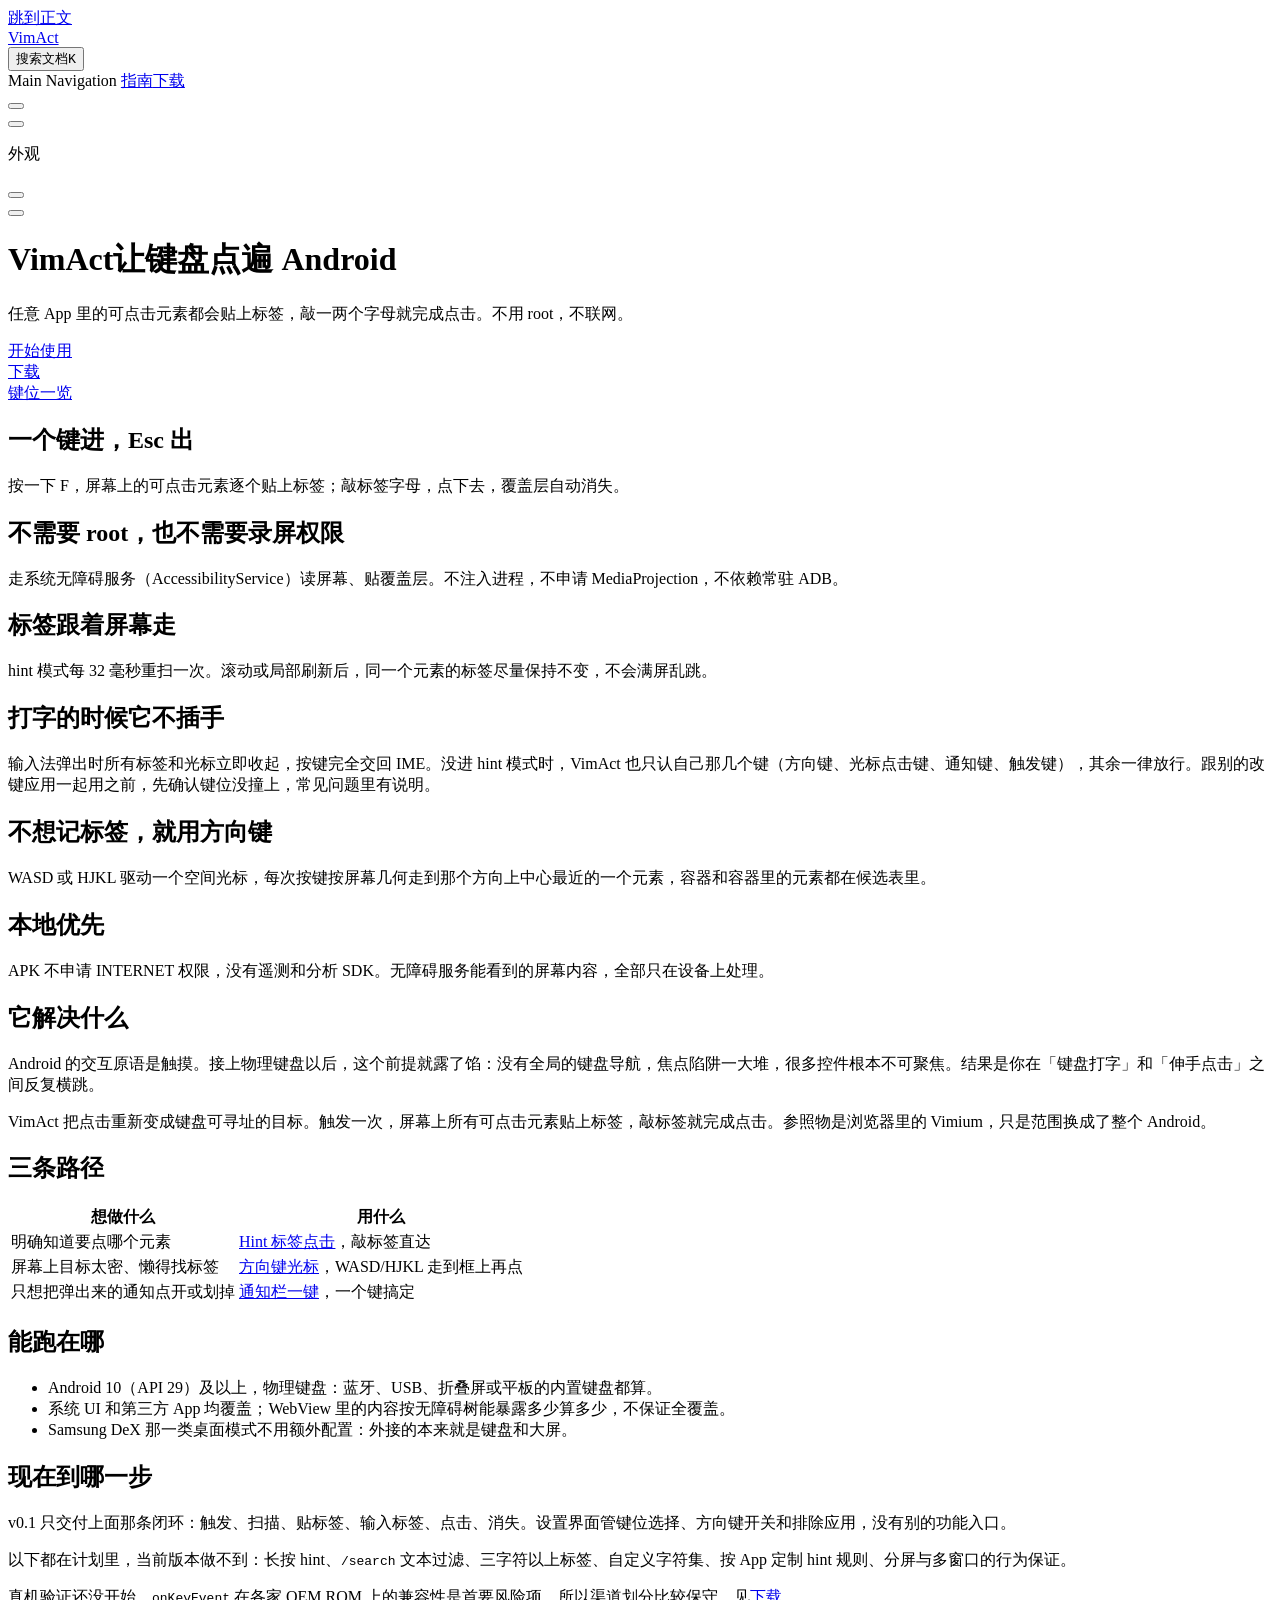
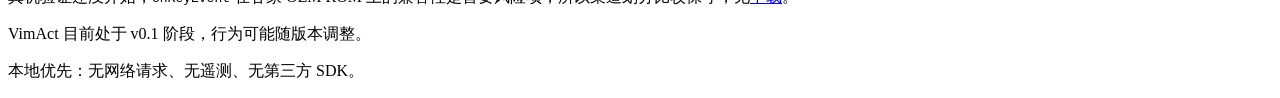
==== commit aa6a345c: "chore: deploy site (preview) from 83d9976" ====
--- a/index.html
+++ b/index.html
@@ -9,19 +9,19 @@
     <link rel="preload stylesheet" href="/vimact-site/assets/style.4zY1iH8E.css" as="style">
     <link rel="preload stylesheet" href="/vimact-site/vp-icons.css" as="style">
     
-    <script type="module" src="/vimact-site/assets/app.DJ0VItvn.js"></script>
+    <script type="module" src="/vimact-site/assets/app.oMarzUQQ.js"></script>
     <link rel="preload" href="/vimact-site/assets/inter-roman-latin.Di8DUHzh.woff2" as="font" type="font/woff2" crossorigin="">
-    <link rel="modulepreload" href="/vimact-site/assets/chunks/theme.tK351WUW.js">
+    <link rel="modulepreload" href="/vimact-site/assets/chunks/theme.bZLoUqt1.js">
     <link rel="modulepreload" href="/vimact-site/assets/chunks/framework.DyxC4IQh.js">
-    <link rel="modulepreload" href="/vimact-site/assets/index.md.CMdTWlxx.lean.js">
+    <link rel="modulepreload" href="/vimact-site/assets/index.md.BR2F4dsI.lean.js">
     <meta name="robots" content="noindex">
     <link rel="icon" type="image/svg+xml" href="/vimact-site/favicon.svg">
     <script id="check-dark-mode">(()=>{const e=localStorage.getItem("vitepress-theme-appearance")||"dark",a=window.matchMedia("(prefers-color-scheme: dark)").matches;(!e||e==="auto"?a:e==="dark")&&document.documentElement.classList.add("dark")})();</script>
     <script id="check-mac-os">document.documentElement.classList.toggle("mac",/Mac|iPhone|iPod|iPad/i.test(navigator.platform));</script>
   </head>
   <body>
-    <div id="app"><div class="Layout" data-v-72cbe36e><!--[--><!--]--><!--[--><span tabindex="-1" data-v-002454c9></span><a href="#VPContent" class="VPSkipLink visually-hidden" data-v-002454c9>跳到正文</a><!--]--><!----><header class="VPNav" data-v-72cbe36e data-v-e21bbc91><div class="VPNavBar" data-v-e21bbc91 data-v-bed809b8><div class="wrapper" data-v-bed809b8><div class="container" data-v-bed809b8><div class="title" data-v-bed809b8><div class="VPNavBarTitle" data-v-bed809b8 data-v-a666a10e><a class="title" href="/vimact-site/" data-v-a666a10e><!--[--><!--]--><!----><span data-v-a666a10e>VimAct</span><!--[--><!--]--></a></div></div><div class="content" data-v-bed809b8><div class="content-body" data-v-bed809b8><!--[--><!--]--><div class="VPNavBarSearch search" data-v-bed809b8><!--[--><!----><div id="local-search"><button type="button" class="DocSearch DocSearch-Button" aria-label="搜索文档"><span class="DocSearch-Button-Container"><span class="vp-icon DocSearch-Search-Icon"></span><span class="DocSearch-Button-Placeholder">搜索文档</span></span><span class="DocSearch-Button-Keys"><kbd class="DocSearch-Button-Key"></kbd><kbd class="DocSearch-Button-Key">K</kbd></span></button></div><!--]--></div><nav aria-labelledby="main-nav-aria-label" class="VPNavBarMenu menu" data-v-bed809b8 data-v-b14d43ef><span id="main-nav-aria-label" class="visually-hidden" data-v-b14d43ef> Main Navigation </span><!--[--><!--[--><a class="VPLink link VPNavBarMenuLink" href="/vimact-site/guide/install.html" tabindex="0" data-v-b14d43ef data-v-ea7292a3><!--[--><span data-v-ea7292a3>指南</span><!--]--></a><!--]--><!--[--><a class="VPLink link VPNavBarMenuLink" href="/vimact-site/download.html" tabindex="0" data-v-b14d43ef data-v-ea7292a3><!--[--><span data-v-ea7292a3>下载</span><!--]--></a><!--]--><!--]--></nav><!----><div class="VPNavBarAppearance appearance" data-v-bed809b8 data-v-bc0cee1b><button class="VPSwitch VPSwitchAppearance" type="button" role="switch" title aria-checked="true" data-v-bc0cee1b data-v-0e95ca35 data-v-c9da8d37><span class="check" data-v-c9da8d37><span class="icon" data-v-c9da8d37><!--[--><span class="vpi-sun sun" data-v-0e95ca35></span><span class="vpi-moon moon" data-v-0e95ca35></span><!--]--></span></span></button></div><!----><div class="VPFlyout VPNavBarExtra extra" data-v-bed809b8 data-v-b1859c01 data-v-55f3f112><button type="button" class="button" aria-haspopup="true" aria-expanded="false" aria-label="extra navigation" data-v-55f3f112><span class="vpi-more-horizontal icon" data-v-55f3f112></span></button><div class="menu" data-v-55f3f112><div class="VPMenu" data-v-55f3f112 data-v-26c3c230><!----><!--[--><!--[--><!----><div class="group" data-v-b1859c01><div class="item appearance" data-v-b1859c01><p class="label" data-v-b1859c01>外观</p><div class="appearance-action" data-v-b1859c01><button class="VPSwitch VPSwitchAppearance" type="button" role="switch" title aria-checked="true" data-v-b1859c01 data-v-0e95ca35 data-v-c9da8d37><span class="check" data-v-c9da8d37><span class="icon" data-v-c9da8d37><!--[--><span class="vpi-sun sun" data-v-0e95ca35></span><span class="vpi-moon moon" data-v-0e95ca35></span><!--]--></span></span></button></div></div></div><!----><!--]--><!--]--></div></div></div><!--[--><!--]--><button type="button" class="VPNavBarHamburger hamburger" aria-label="mobile navigation" aria-expanded="false" aria-controls="VPNavScreen" data-v-bed809b8 data-v-9dc8e144><span class="container" data-v-9dc8e144><span class="top" data-v-9dc8e144></span><span class="middle" data-v-9dc8e144></span><span class="bottom" data-v-9dc8e144></span></span></button></div></div></div></div><div class="divider" data-v-bed809b8><div class="divider-line" data-v-bed809b8></div></div></div><!----></header><!----><!----><div class="VPContent is-home" id="VPContent" data-v-72cbe36e data-v-3e625c44><div class="VPHome" data-v-3e625c44 data-v-fb22d956><!--[--><!--]--><div class="VPHero VPHomeHero" data-v-fb22d956 data-v-6621f0db><div class="container" data-v-6621f0db><div class="main" data-v-6621f0db><!--[--><!--]--><!--[--><h1 class="heading" data-v-6621f0db><span class="name clip" data-v-6621f0db>VimAct</span><span class="text" data-v-6621f0db>让键盘点遍 Android</span></h1><p class="tagline" data-v-6621f0db>任意 App 里的可点击元素都会贴上标签，敲一两个字母就完成点击。不用 root，不联网。</p><!--]--><!--[--><!--]--><div class="actions" data-v-6621f0db><!--[--><div class="action" data-v-6621f0db><a class="VPButton medium brand" href="/vimact-site/guide/install.html" data-v-6621f0db data-v-d0575a2a>开始使用</a></div><div class="action" data-v-6621f0db><a class="VPButton medium alt" href="/vimact-site/download.html" data-v-6621f0db data-v-d0575a2a>下载</a></div><div class="action" data-v-6621f0db><a class="VPButton medium alt" href="/vimact-site/guide/keys.html" data-v-6621f0db data-v-d0575a2a>键位一览</a></div><!--]--></div><!--[--><!--]--></div><!----></div></div><!--[--><!--]--><!--[--><!--]--><div class="VPFeatures VPHomeFeatures" data-v-fb22d956 data-v-0f70d1fd><div class="container" data-v-0f70d1fd><div class="items" data-v-0f70d1fd><!--[--><div class="grid-6 item" data-v-0f70d1fd><div class="VPLink no-icon VPFeature" data-v-0f70d1fd data-v-5889734b><!--[--><article class="box" data-v-5889734b><!----><h2 class="title" data-v-5889734b>一个键进，Esc 出</h2><p class="details" data-v-5889734b>按一下 F，屏幕上的可点击元素逐个贴上标签；敲标签字母，点下去，覆盖层自动消失。</p><!----></article><!--]--></div></div><div class="grid-6 item" data-v-0f70d1fd><div class="VPLink no-icon VPFeature" data-v-0f70d1fd data-v-5889734b><!--[--><article class="box" data-v-5889734b><!----><h2 class="title" data-v-5889734b>不需要 root，也不需要录屏权限</h2><p class="details" data-v-5889734b>走系统无障碍服务（AccessibilityService）读屏幕、贴覆盖层。不注入进程，不申请 MediaProjection，不依赖常驻 ADB。</p><!----></article><!--]--></div></div><div class="grid-6 item" data-v-0f70d1fd><div class="VPLink no-icon VPFeature" data-v-0f70d1fd data-v-5889734b><!--[--><article class="box" data-v-5889734b><!----><h2 class="title" data-v-5889734b>标签跟着屏幕走</h2><p class="details" data-v-5889734b>hint 模式每 32 毫秒重扫一次。滚动或局部刷新后，同一个元素的标签尽量保持不变，不会满屏乱跳。</p><!----></article><!--]--></div></div><div class="grid-6 item" data-v-0f70d1fd><div class="VPLink no-icon VPFeature" data-v-0f70d1fd data-v-5889734b><!--[--><article class="box" data-v-5889734b><!----><h2 class="title" data-v-5889734b>打字的时候它不插手</h2><p class="details" data-v-5889734b>输入法弹出时所有标签和光标立即收起，按键完全交回 IME。没进 hint 模式时，VimAct 也只认自己那几个键（方向键、光标点击键、通知键、触发键），其余一律放行。跟别的改键应用一起用之前，先确认键位没撞上，常见问题里有说明。</p><!----></article><!--]--></div></div><div class="grid-6 item" data-v-0f70d1fd><div class="VPLink no-icon VPFeature" data-v-0f70d1fd data-v-5889734b><!--[--><article class="box" data-v-5889734b><!----><h2 class="title" data-v-5889734b>不想记标签，就用方向键</h2><p class="details" data-v-5889734b>WASD 或 HJKL 驱动一个空间光标，每次按键按屏幕几何走到那个方向上最近的元素，容器里外的都走得进。</p><!----></article><!--]--></div></div><div class="grid-6 item" data-v-0f70d1fd><div class="VPLink no-icon VPFeature" data-v-0f70d1fd data-v-5889734b><!--[--><article class="box" data-v-5889734b><!----><h2 class="title" data-v-5889734b>本地优先</h2><p class="details" data-v-5889734b>APK 不申请 INTERNET 权限，没有遥测和分析 SDK。无障碍服务能看到的屏幕内容，全部只在设备上处理。</p><!----></article><!--]--></div></div><!--]--></div></div></div><!--[--><!--]--><div class="vp-doc container" style="" data-v-fb22d956 data-v-8ab81457><!--[--><div style="position:relative;" data-v-fb22d956><div><h2 id="它解决什么" tabindex="-1">它解决什么 <a class="header-anchor" href="#它解决什么" aria-label="Permalink to &quot;它解决什么&quot;">​</a></h2><p>Android 的交互原语是触摸。接上物理键盘以后，这个前提就露了馅：没有全局的键盘导航，焦点陷阱一大堆，很多控件根本不可聚焦。结果是你在「键盘打字」和「伸手点击」之间反复横跳。</p><p>VimAct 把点击重新变成键盘可寻址的目标。触发一次，屏幕上所有可点击元素贴上标签，敲标签就完成点击。参照物是浏览器里的 Vimium，只是范围换成了整个 Android。</p><h2 id="三条路径" tabindex="-1">三条路径 <a class="header-anchor" href="#三条路径" aria-label="Permalink to &quot;三条路径&quot;">​</a></h2><table tabindex="0"><thead><tr><th>想做什么</th><th>用什么</th></tr></thead><tbody><tr><td>明确知道要点哪个元素</td><td><a href="/vimact-site/guide/hints.html">Hint 标签点击</a>，敲标签直达</td></tr><tr><td>屏幕上目标太密、懒得找标签</td><td><a href="/vimact-site/guide/cursor.html">方向键光标</a>，WASD/HJKL 走到框上再点</td></tr><tr><td>只想把弹出来的通知点开或划掉</td><td><a href="/vimact-site/guide/notification.html">通知栏一键</a>，一个键搞定</td></tr></tbody></table><h2 id="能跑在哪" tabindex="-1">能跑在哪 <a class="header-anchor" href="#能跑在哪" aria-label="Permalink to &quot;能跑在哪&quot;">​</a></h2><ul><li>Android 10（API 29）及以上，物理键盘：蓝牙、USB、折叠屏或平板的内置键盘都算。</li><li>系统 UI 和第三方 App 均覆盖；WebView 里的内容按无障碍树能暴露多少算多少，不保证全覆盖。</li><li>Samsung DeX 那一类桌面模式不用额外配置：外接的本来就是键盘和大屏。</li></ul><h2 id="现在到哪一步" tabindex="-1">现在到哪一步 <a class="header-anchor" href="#现在到哪一步" aria-label="Permalink to &quot;现在到哪一步&quot;">​</a></h2><p>v0.1 只交付上面那条闭环：触发、扫描、贴标签、输入标签、点击、消失。设置界面管键位选择、方向键开关和排除应用，没有别的功能入口。</p><p>以下都在计划里，当前版本做不到：长按 hint、<code>/search</code> 文本过滤、三字符以上标签、自定义字符集、按 App 定制 hint 规则、分屏与多窗口的行为保证。</p><p>真机验证还没开始，<code>onKeyEvent</code> 在各家 OEM ROM 上的兼容性是首要风险项，所以渠道划分比较保守，见<a href="/vimact-site/download.html">下载</a>。</p></div></div><!--]--></div></div></div><footer class="VPFooter" data-v-72cbe36e data-v-3f484df8><div class="container" data-v-3f484df8><p class="message" data-v-3f484df8>VimAct 目前处于 v0.1 阶段，行为可能随版本调整。</p><p class="copyright" data-v-3f484df8>本地优先：无网络请求、无遥测、无第三方 SDK。</p></div></footer><!--[--><!--]--></div></div>
-    <script>window.__VP_HASH_MAP__=JSON.parse("{\"download.md\":\"CjxPcH46\",\"guide_accessibility.md\":\"B1M0itnZ\",\"guide_cursor.md\":\"IWfdbQD6\",\"guide_faq.md\":\"7cfZRa7U\",\"guide_hints.md\":\"Di1kM73m\",\"guide_install.md\":\"C1pJAYfm\",\"guide_keys.md\":\"CLXYMAsw\",\"guide_notification.md\":\"D59GfpnG\",\"guide_settings.md\":\"DOLfFbGK\",\"index.md\":\"CMdTWlxx\"}");function deserializeFunctions(r){return Array.isArray(r)?r.map(deserializeFunctions):typeof r=="object"&&r!==null?Object.keys(r).reduce((t,n)=>(t[n]=deserializeFunctions(r[n]),t),{}):typeof r=="string"&&r.startsWith("_vp-fn_")?new Function(`return ${r.slice(7)}`)():r};window.__VP_SITE_DATA__=deserializeFunctions(JSON.parse("{\"lang\":\"zh-CN\",\"dir\":\"ltr\",\"title\":\"VimAct\",\"description\":\"在任意 Android App 里用物理键盘完成点击：VimAct 给每个可点击元素贴上标签，敲标签即触发。不需要 root，不联网。\",\"base\":\"/vimact-site/\",\"head\":[],\"router\":{\"prefetchLinks\":true},\"appearance\":\"dark\",\"themeConfig\":{\"nav\":[{\"text\":\"指南\",\"link\":\"/guide/install.html\",\"activeMatch\":\"/guide/\"},{\"text\":\"下载\",\"link\":\"/download.html\"}],\"sidebar\":{\"/guide/\":[{\"text\":\"上手\",\"items\":[{\"text\":\"安装\",\"link\":\"/guide/install.html\"},{\"text\":\"启用无障碍服务\",\"link\":\"/guide/accessibility.html\"},{\"text\":\"键位总览\",\"link\":\"/guide/keys.html\"}]},{\"text\":\"两种用法\",\"items\":[{\"text\":\"Hint 标签点击\",\"link\":\"/guide/hints.html\"},{\"text\":\"方向键光标\",\"link\":\"/guide/cursor.html\"},{\"text\":\"通知栏一键\",\"link\":\"/guide/notification.html\"}]},{\"text\":\"配置与答疑\",\"items\":[{\"text\":\"应用设置\",\"link\":\"/guide/settings.html\"},{\"text\":\"常见问题\",\"link\":\"/guide/faq.html\"}]}]},\"outline\":{\"level\":[2,3],\"label\":\"本页目录\"},\"docFooter\":{\"prev\":\"上一篇\",\"next\":\"下一篇\"},\"darkModeSwitchLabel\":\"外观\",\"lightModeSwitchTitle\":\"切换到浅色主题\",\"darkModeSwitchTitle\":\"切换到深色主题\",\"sidebarMenuLabel\":\"菜单\",\"returnToTopLabel\":\"回到顶部\",\"langMenuLabel\":\"切换语言\",\"skipToContentLabel\":\"跳到正文\",\"notFound\":{\"title\":\"页面不存在\",\"quote\":\"这个路径下没有内容。用法在「指南」，APK 在「下载」。\",\"linkText\":\"回到首页\",\"linkLabel\":\"回到首页\"},\"lastUpdated\":{\"text\":\"最后更新\",\"formatOptions\":{\"dateStyle\":\"medium\",\"timeStyle\":\"short\"}},\"sidebarDepth\":1,\"search\":{\"provider\":\"local\",\"options\":{\"miniSearch\":{\"options\":{\"tokenize\":\"_vp-fn_function tokenize(text) {\\n  const tokens = [];\\n  const latin = /[a-zA-Z0-9_][a-zA-Z0-9_.+-]*/g;\\n  const cjk = /[㐀-䶿一-鿿豈-﫿]+/g;\\n  for (const m of text.matchAll(latin)) tokens.push(m[0].toLowerCase());\\n  for (const m of text.matchAll(cjk)) {\\n    const s = m[0];\\n    for (let i = 0; i < s.length; i++) {\\n      tokens.push(s[i]);\\n      if (i + 1 < s.length) tokens.push(s.slice(i, i + 2));\\n    }\\n  }\\n  return tokens;\\n}\"},\"searchOptions\":{\"combineWith\":\"AND\"}},\"translations\":{\"button\":{\"buttonText\":\"搜索文档\",\"buttonAriaLabel\":\"搜索文档\"},\"modal\":{\"displayDetails\":\"展开详情\",\"resetButtonTitle\":\"清空\",\"backButtonTitle\":\"关闭\",\"noResultsText\":\"没有匹配的条目\",\"footerActions\":{\"selectText\":\"选择\",\"selectAriaLabel\":\"选择\",\"navigateText\":\"切换\",\"navigateAriaLabel\":\"切换\",\"closeText\":\"关闭\",\"closeAriaLabel\":\"关闭\"}}}}},\"footer\":{\"message\":\"VimAct 目前处于 v0.1 阶段，行为可能随版本调整。\",\"copyright\":\"本地优先：无网络请求、无遥测、无第三方 SDK。\"}},\"locales\":{},\"scrollOffset\":134,\"cleanUrls\":false}"));</script>
+    <div id="app"><div class="Layout" data-v-72cbe36e><!--[--><!--]--><!--[--><span tabindex="-1" data-v-002454c9></span><a href="#VPContent" class="VPSkipLink visually-hidden" data-v-002454c9>跳到正文</a><!--]--><!----><header class="VPNav" data-v-72cbe36e data-v-e21bbc91><div class="VPNavBar" data-v-e21bbc91 data-v-bed809b8><div class="wrapper" data-v-bed809b8><div class="container" data-v-bed809b8><div class="title" data-v-bed809b8><div class="VPNavBarTitle" data-v-bed809b8 data-v-a666a10e><a class="title" href="/vimact-site/" data-v-a666a10e><!--[--><!--]--><!----><span data-v-a666a10e>VimAct</span><!--[--><!--]--></a></div></div><div class="content" data-v-bed809b8><div class="content-body" data-v-bed809b8><!--[--><!--]--><div class="VPNavBarSearch search" data-v-bed809b8><!--[--><!----><div id="local-search"><button type="button" class="DocSearch DocSearch-Button" aria-label="搜索文档"><span class="DocSearch-Button-Container"><span class="vp-icon DocSearch-Search-Icon"></span><span class="DocSearch-Button-Placeholder">搜索文档</span></span><span class="DocSearch-Button-Keys"><kbd class="DocSearch-Button-Key"></kbd><kbd class="DocSearch-Button-Key">K</kbd></span></button></div><!--]--></div><nav aria-labelledby="main-nav-aria-label" class="VPNavBarMenu menu" data-v-bed809b8 data-v-b14d43ef><span id="main-nav-aria-label" class="visually-hidden" data-v-b14d43ef> Main Navigation </span><!--[--><!--[--><a class="VPLink link VPNavBarMenuLink" href="/vimact-site/guide/install.html" tabindex="0" data-v-b14d43ef data-v-ea7292a3><!--[--><span data-v-ea7292a3>指南</span><!--]--></a><!--]--><!--[--><a class="VPLink link VPNavBarMenuLink" href="/vimact-site/download.html" tabindex="0" data-v-b14d43ef data-v-ea7292a3><!--[--><span data-v-ea7292a3>下载</span><!--]--></a><!--]--><!--]--></nav><!----><div class="VPNavBarAppearance appearance" data-v-bed809b8 data-v-bc0cee1b><button class="VPSwitch VPSwitchAppearance" type="button" role="switch" title aria-checked="true" data-v-bc0cee1b data-v-0e95ca35 data-v-c9da8d37><span class="check" data-v-c9da8d37><span class="icon" data-v-c9da8d37><!--[--><span class="vpi-sun sun" data-v-0e95ca35></span><span class="vpi-moon moon" data-v-0e95ca35></span><!--]--></span></span></button></div><!----><div class="VPFlyout VPNavBarExtra extra" data-v-bed809b8 data-v-b1859c01 data-v-55f3f112><button type="button" class="button" aria-haspopup="true" aria-expanded="false" aria-label="extra navigation" data-v-55f3f112><span class="vpi-more-horizontal icon" data-v-55f3f112></span></button><div class="menu" data-v-55f3f112><div class="VPMenu" data-v-55f3f112 data-v-26c3c230><!----><!--[--><!--[--><!----><div class="group" data-v-b1859c01><div class="item appearance" data-v-b1859c01><p class="label" data-v-b1859c01>外观</p><div class="appearance-action" data-v-b1859c01><button class="VPSwitch VPSwitchAppearance" type="button" role="switch" title aria-checked="true" data-v-b1859c01 data-v-0e95ca35 data-v-c9da8d37><span class="check" data-v-c9da8d37><span class="icon" data-v-c9da8d37><!--[--><span class="vpi-sun sun" data-v-0e95ca35></span><span class="vpi-moon moon" data-v-0e95ca35></span><!--]--></span></span></button></div></div></div><!----><!--]--><!--]--></div></div></div><!--[--><!--]--><button type="button" class="VPNavBarHamburger hamburger" aria-label="mobile navigation" aria-expanded="false" aria-controls="VPNavScreen" data-v-bed809b8 data-v-9dc8e144><span class="container" data-v-9dc8e144><span class="top" data-v-9dc8e144></span><span class="middle" data-v-9dc8e144></span><span class="bottom" data-v-9dc8e144></span></span></button></div></div></div></div><div class="divider" data-v-bed809b8><div class="divider-line" data-v-bed809b8></div></div></div><!----></header><!----><!----><div class="VPContent is-home" id="VPContent" data-v-72cbe36e data-v-3e625c44><div class="VPHome" data-v-3e625c44 data-v-fb22d956><!--[--><!--]--><div class="VPHero VPHomeHero" data-v-fb22d956 data-v-6621f0db><div class="container" data-v-6621f0db><div class="main" data-v-6621f0db><!--[--><!--]--><!--[--><h1 class="heading" data-v-6621f0db><span class="name clip" data-v-6621f0db>VimAct</span><span class="text" data-v-6621f0db>让键盘点遍 Android</span></h1><p class="tagline" data-v-6621f0db>任意 App 里的可点击元素都会贴上标签，敲一两个字母就完成点击。不用 root，不联网。</p><!--]--><!--[--><!--]--><div class="actions" data-v-6621f0db><!--[--><div class="action" data-v-6621f0db><a class="VPButton medium brand" href="/vimact-site/guide/install.html" data-v-6621f0db data-v-d0575a2a>开始使用</a></div><div class="action" data-v-6621f0db><a class="VPButton medium alt" href="/vimact-site/download.html" data-v-6621f0db data-v-d0575a2a>下载</a></div><div class="action" data-v-6621f0db><a class="VPButton medium alt" href="/vimact-site/guide/keys.html" data-v-6621f0db data-v-d0575a2a>键位一览</a></div><!--]--></div><!--[--><!--]--></div><!----></div></div><!--[--><!--]--><!--[--><!--]--><div class="VPFeatures VPHomeFeatures" data-v-fb22d956 data-v-0f70d1fd><div class="container" data-v-0f70d1fd><div class="items" data-v-0f70d1fd><!--[--><div class="grid-6 item" data-v-0f70d1fd><div class="VPLink no-icon VPFeature" data-v-0f70d1fd data-v-5889734b><!--[--><article class="box" data-v-5889734b><!----><h2 class="title" data-v-5889734b>一个键进，Esc 出</h2><p class="details" data-v-5889734b>按一下 F，屏幕上的可点击元素逐个贴上标签；敲标签字母，点下去，覆盖层自动消失。</p><!----></article><!--]--></div></div><div class="grid-6 item" data-v-0f70d1fd><div class="VPLink no-icon VPFeature" data-v-0f70d1fd data-v-5889734b><!--[--><article class="box" data-v-5889734b><!----><h2 class="title" data-v-5889734b>不需要 root，也不需要录屏权限</h2><p class="details" data-v-5889734b>走系统无障碍服务（AccessibilityService）读屏幕、贴覆盖层。不注入进程，不申请 MediaProjection，不依赖常驻 ADB。</p><!----></article><!--]--></div></div><div class="grid-6 item" data-v-0f70d1fd><div class="VPLink no-icon VPFeature" data-v-0f70d1fd data-v-5889734b><!--[--><article class="box" data-v-5889734b><!----><h2 class="title" data-v-5889734b>标签跟着屏幕走</h2><p class="details" data-v-5889734b>hint 模式每 32 毫秒重扫一次。滚动或局部刷新后，同一个元素的标签尽量保持不变，不会满屏乱跳。</p><!----></article><!--]--></div></div><div class="grid-6 item" data-v-0f70d1fd><div class="VPLink no-icon VPFeature" data-v-0f70d1fd data-v-5889734b><!--[--><article class="box" data-v-5889734b><!----><h2 class="title" data-v-5889734b>打字的时候它不插手</h2><p class="details" data-v-5889734b>输入法弹出时所有标签和光标立即收起，按键完全交回 IME。没进 hint 模式时，VimAct 也只认自己那几个键（方向键、光标点击键、通知键、触发键），其余一律放行。跟别的改键应用一起用之前，先确认键位没撞上，常见问题里有说明。</p><!----></article><!--]--></div></div><div class="grid-6 item" data-v-0f70d1fd><div class="VPLink no-icon VPFeature" data-v-0f70d1fd data-v-5889734b><!--[--><article class="box" data-v-5889734b><!----><h2 class="title" data-v-5889734b>不想记标签，就用方向键</h2><p class="details" data-v-5889734b>WASD 或 HJKL 驱动一个空间光标，每次按键按屏幕几何走到那个方向上中心最近的一个元素，容器和容器里的元素都在候选表里。</p><!----></article><!--]--></div></div><div class="grid-6 item" data-v-0f70d1fd><div class="VPLink no-icon VPFeature" data-v-0f70d1fd data-v-5889734b><!--[--><article class="box" data-v-5889734b><!----><h2 class="title" data-v-5889734b>本地优先</h2><p class="details" data-v-5889734b>APK 不申请 INTERNET 权限，没有遥测和分析 SDK。无障碍服务能看到的屏幕内容，全部只在设备上处理。</p><!----></article><!--]--></div></div><!--]--></div></div></div><!--[--><!--]--><div class="vp-doc container" style="" data-v-fb22d956 data-v-8ab81457><!--[--><div style="position:relative;" data-v-fb22d956><div><h2 id="它解决什么" tabindex="-1">它解决什么 <a class="header-anchor" href="#它解决什么" aria-label="Permalink to &quot;它解决什么&quot;">​</a></h2><p>Android 的交互原语是触摸。接上物理键盘以后，这个前提就露了馅：没有全局的键盘导航，焦点陷阱一大堆，很多控件根本不可聚焦。结果是你在「键盘打字」和「伸手点击」之间反复横跳。</p><p>VimAct 把点击重新变成键盘可寻址的目标。触发一次，屏幕上所有可点击元素贴上标签，敲标签就完成点击。参照物是浏览器里的 Vimium，只是范围换成了整个 Android。</p><h2 id="三条路径" tabindex="-1">三条路径 <a class="header-anchor" href="#三条路径" aria-label="Permalink to &quot;三条路径&quot;">​</a></h2><table tabindex="0"><thead><tr><th>想做什么</th><th>用什么</th></tr></thead><tbody><tr><td>明确知道要点哪个元素</td><td><a href="/vimact-site/guide/hints.html">Hint 标签点击</a>，敲标签直达</td></tr><tr><td>屏幕上目标太密、懒得找标签</td><td><a href="/vimact-site/guide/cursor.html">方向键光标</a>，WASD/HJKL 走到框上再点</td></tr><tr><td>只想把弹出来的通知点开或划掉</td><td><a href="/vimact-site/guide/notification.html">通知栏一键</a>，一个键搞定</td></tr></tbody></table><h2 id="能跑在哪" tabindex="-1">能跑在哪 <a class="header-anchor" href="#能跑在哪" aria-label="Permalink to &quot;能跑在哪&quot;">​</a></h2><ul><li>Android 10（API 29）及以上，物理键盘：蓝牙、USB、折叠屏或平板的内置键盘都算。</li><li>系统 UI 和第三方 App 均覆盖；WebView 里的内容按无障碍树能暴露多少算多少，不保证全覆盖。</li><li>Samsung DeX 那一类桌面模式不用额外配置：外接的本来就是键盘和大屏。</li></ul><h2 id="现在到哪一步" tabindex="-1">现在到哪一步 <a class="header-anchor" href="#现在到哪一步" aria-label="Permalink to &quot;现在到哪一步&quot;">​</a></h2><p>v0.1 只交付上面那条闭环：触发、扫描、贴标签、输入标签、点击、消失。设置界面管键位选择、方向键开关和排除应用，没有别的功能入口。</p><p>以下都在计划里，当前版本做不到：长按 hint、<code>/search</code> 文本过滤、三字符以上标签、自定义字符集、按 App 定制 hint 规则、分屏与多窗口的行为保证。</p><p>真机验证还没开始，<code>onKeyEvent</code> 在各家 OEM ROM 上的兼容性是首要风险项，所以渠道划分比较保守，见<a href="/vimact-site/download.html">下载</a>。</p></div></div><!--]--></div></div></div><footer class="VPFooter" data-v-72cbe36e data-v-3f484df8><div class="container" data-v-3f484df8><p class="message" data-v-3f484df8>VimAct 目前处于 v0.1 阶段，行为可能随版本调整。</p><p class="copyright" data-v-3f484df8>本地优先：无网络请求、无遥测、无第三方 SDK。</p></div></footer><!--[--><!--]--></div></div>
+    <script>window.__VP_HASH_MAP__=JSON.parse("{\"download.md\":\"Bh371LO8\",\"guide_accessibility.md\":\"B1M0itnZ\",\"guide_cursor.md\":\"DN94UQlj\",\"guide_faq.md\":\"7cfZRa7U\",\"guide_hints.md\":\"DL-a2K_1\",\"guide_install.md\":\"6D2IjIKj\",\"guide_keys.md\":\"D-9GPmKf\",\"guide_notification.md\":\"t8R4XHi7\",\"guide_settings.md\":\"95gi-0nC\",\"index.md\":\"BR2F4dsI\"}");function deserializeFunctions(r){return Array.isArray(r)?r.map(deserializeFunctions):typeof r=="object"&&r!==null?Object.keys(r).reduce((t,n)=>(t[n]=deserializeFunctions(r[n]),t),{}):typeof r=="string"&&r.startsWith("_vp-fn_")?new Function(`return ${r.slice(7)}`)():r};window.__VP_SITE_DATA__=deserializeFunctions(JSON.parse("{\"lang\":\"zh-CN\",\"dir\":\"ltr\",\"title\":\"VimAct\",\"description\":\"在任意 Android App 里用物理键盘完成点击：VimAct 给每个可点击元素贴上标签，敲标签即触发。不需要 root，不联网。\",\"base\":\"/vimact-site/\",\"head\":[],\"router\":{\"prefetchLinks\":true},\"appearance\":\"dark\",\"themeConfig\":{\"nav\":[{\"text\":\"指南\",\"link\":\"/guide/install.html\",\"activeMatch\":\"/guide/\"},{\"text\":\"下载\",\"link\":\"/download.html\"}],\"sidebar\":{\"/guide/\":[{\"text\":\"上手\",\"items\":[{\"text\":\"安装\",\"link\":\"/guide/install.html\"},{\"text\":\"启用无障碍服务\",\"link\":\"/guide/accessibility.html\"},{\"text\":\"键位总览\",\"link\":\"/guide/keys.html\"}]},{\"text\":\"两种用法\",\"items\":[{\"text\":\"Hint 标签点击\",\"link\":\"/guide/hints.html\"},{\"text\":\"方向键光标\",\"link\":\"/guide/cursor.html\"},{\"text\":\"通知栏一键\",\"link\":\"/guide/notification.html\"}]},{\"text\":\"配置与答疑\",\"items\":[{\"text\":\"应用设置\",\"link\":\"/guide/settings.html\"},{\"text\":\"常见问题\",\"link\":\"/guide/faq.html\"}]}]},\"outline\":{\"level\":[2,3],\"label\":\"本页目录\"},\"docFooter\":{\"prev\":\"上一篇\",\"next\":\"下一篇\"},\"darkModeSwitchLabel\":\"外观\",\"lightModeSwitchTitle\":\"切换到浅色主题\",\"darkModeSwitchTitle\":\"切换到深色主题\",\"sidebarMenuLabel\":\"菜单\",\"returnToTopLabel\":\"回到顶部\",\"langMenuLabel\":\"切换语言\",\"skipToContentLabel\":\"跳到正文\",\"notFound\":{\"title\":\"页面不存在\",\"quote\":\"这个路径下没有内容。用法在「指南」，APK 在「下载」。\",\"linkText\":\"回到首页\",\"linkLabel\":\"回到首页\"},\"lastUpdated\":{\"text\":\"最后更新\",\"formatOptions\":{\"dateStyle\":\"medium\",\"timeStyle\":\"short\"}},\"sidebarDepth\":1,\"search\":{\"provider\":\"local\",\"options\":{\"miniSearch\":{\"options\":{\"tokenize\":\"_vp-fn_function tokenize(text) {\\n  const tokens = [];\\n  const latin = /[a-zA-Z0-9_][a-zA-Z0-9_.+-]*/g;\\n  const cjk = /[㐀-䶿一-鿿豈-﫿]+/g;\\n  for (const m of text.matchAll(latin)) tokens.push(m[0].toLowerCase());\\n  for (const m of text.matchAll(cjk)) {\\n    const s = m[0];\\n    for (let i = 0; i < s.length; i++) {\\n      tokens.push(s[i]);\\n      if (i + 1 < s.length) tokens.push(s.slice(i, i + 2));\\n    }\\n  }\\n  return tokens;\\n}\"},\"searchOptions\":{\"combineWith\":\"AND\"}},\"translations\":{\"button\":{\"buttonText\":\"搜索文档\",\"buttonAriaLabel\":\"搜索文档\"},\"modal\":{\"displayDetails\":\"展开详情\",\"resetButtonTitle\":\"清空\",\"backButtonTitle\":\"关闭\",\"noResultsText\":\"没有匹配的条目\",\"footerActions\":{\"selectText\":\"选择\",\"selectAriaLabel\":\"选择\",\"navigateText\":\"切换\",\"navigateAriaLabel\":\"切换\",\"closeText\":\"关闭\",\"closeAriaLabel\":\"关闭\"}}}}},\"footer\":{\"message\":\"VimAct 目前处于 v0.1 阶段，行为可能随版本调整。\",\"copyright\":\"本地优先：无网络请求、无遥测、无第三方 SDK。\"}},\"locales\":{},\"scrollOffset\":134,\"cleanUrls\":false}"));</script>
     
   </body>
 </html>
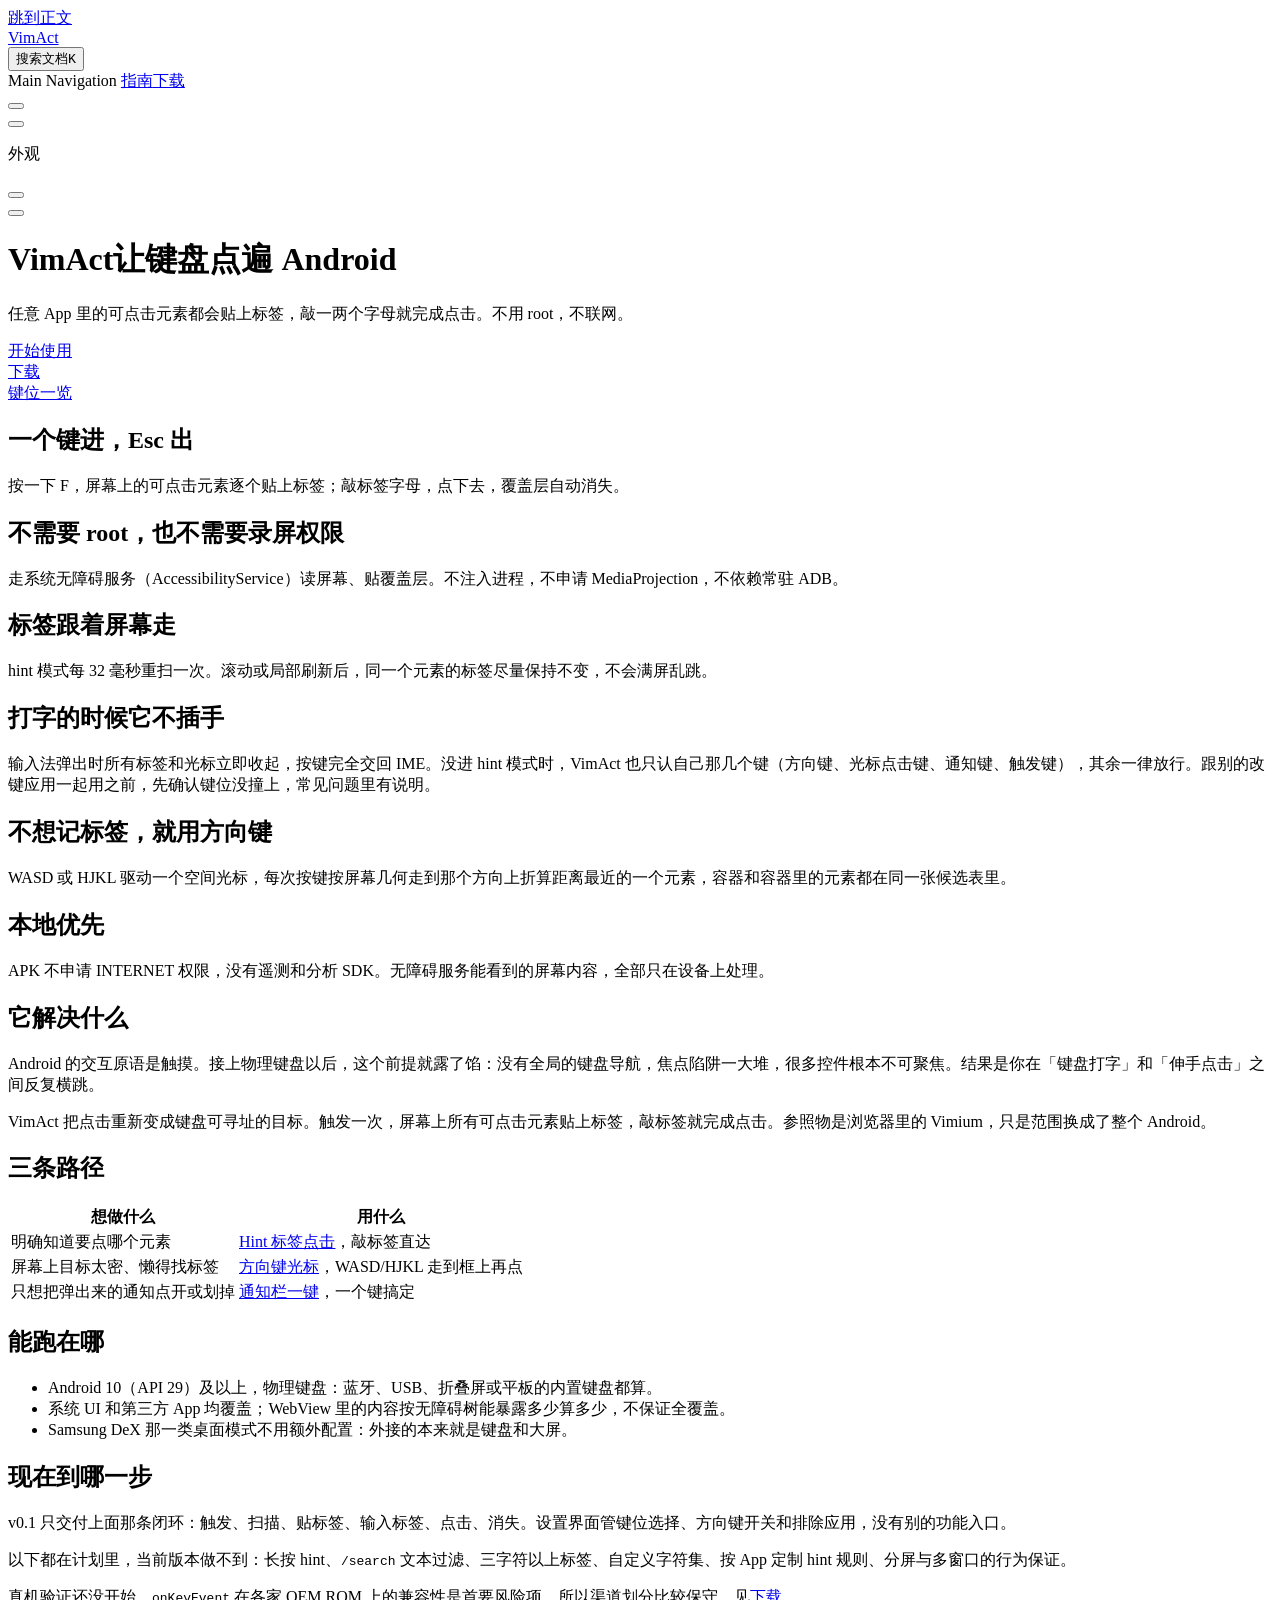
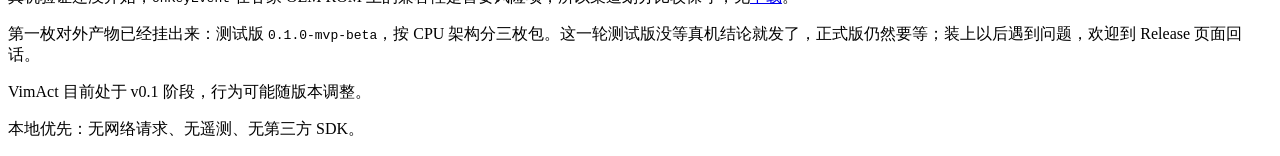
==== commit cbe1fc1f: "chore: deploy site (preview) from d1758e6" ====
--- a/index.html
+++ b/index.html
@@ -9,19 +9,19 @@
     <link rel="preload stylesheet" href="/vimact-site/assets/style.4zY1iH8E.css" as="style">
     <link rel="preload stylesheet" href="/vimact-site/vp-icons.css" as="style">
     
-    <script type="module" src="/vimact-site/assets/app.oMarzUQQ.js"></script>
+    <script type="module" src="/vimact-site/assets/app.ByXiWX1O.js"></script>
     <link rel="preload" href="/vimact-site/assets/inter-roman-latin.Di8DUHzh.woff2" as="font" type="font/woff2" crossorigin="">
-    <link rel="modulepreload" href="/vimact-site/assets/chunks/theme.bZLoUqt1.js">
+    <link rel="modulepreload" href="/vimact-site/assets/chunks/theme.BP6lpx_8.js">
     <link rel="modulepreload" href="/vimact-site/assets/chunks/framework.DyxC4IQh.js">
-    <link rel="modulepreload" href="/vimact-site/assets/index.md.BR2F4dsI.lean.js">
+    <link rel="modulepreload" href="/vimact-site/assets/index.md.CapL3Oo2.lean.js">
     <meta name="robots" content="noindex">
     <link rel="icon" type="image/svg+xml" href="/vimact-site/favicon.svg">
     <script id="check-dark-mode">(()=>{const e=localStorage.getItem("vitepress-theme-appearance")||"dark",a=window.matchMedia("(prefers-color-scheme: dark)").matches;(!e||e==="auto"?a:e==="dark")&&document.documentElement.classList.add("dark")})();</script>
     <script id="check-mac-os">document.documentElement.classList.toggle("mac",/Mac|iPhone|iPod|iPad/i.test(navigator.platform));</script>
   </head>
   <body>
-    <div id="app"><div class="Layout" data-v-72cbe36e><!--[--><!--]--><!--[--><span tabindex="-1" data-v-002454c9></span><a href="#VPContent" class="VPSkipLink visually-hidden" data-v-002454c9>跳到正文</a><!--]--><!----><header class="VPNav" data-v-72cbe36e data-v-e21bbc91><div class="VPNavBar" data-v-e21bbc91 data-v-bed809b8><div class="wrapper" data-v-bed809b8><div class="container" data-v-bed809b8><div class="title" data-v-bed809b8><div class="VPNavBarTitle" data-v-bed809b8 data-v-a666a10e><a class="title" href="/vimact-site/" data-v-a666a10e><!--[--><!--]--><!----><span data-v-a666a10e>VimAct</span><!--[--><!--]--></a></div></div><div class="content" data-v-bed809b8><div class="content-body" data-v-bed809b8><!--[--><!--]--><div class="VPNavBarSearch search" data-v-bed809b8><!--[--><!----><div id="local-search"><button type="button" class="DocSearch DocSearch-Button" aria-label="搜索文档"><span class="DocSearch-Button-Container"><span class="vp-icon DocSearch-Search-Icon"></span><span class="DocSearch-Button-Placeholder">搜索文档</span></span><span class="DocSearch-Button-Keys"><kbd class="DocSearch-Button-Key"></kbd><kbd class="DocSearch-Button-Key">K</kbd></span></button></div><!--]--></div><nav aria-labelledby="main-nav-aria-label" class="VPNavBarMenu menu" data-v-bed809b8 data-v-b14d43ef><span id="main-nav-aria-label" class="visually-hidden" data-v-b14d43ef> Main Navigation </span><!--[--><!--[--><a class="VPLink link VPNavBarMenuLink" href="/vimact-site/guide/install.html" tabindex="0" data-v-b14d43ef data-v-ea7292a3><!--[--><span data-v-ea7292a3>指南</span><!--]--></a><!--]--><!--[--><a class="VPLink link VPNavBarMenuLink" href="/vimact-site/download.html" tabindex="0" data-v-b14d43ef data-v-ea7292a3><!--[--><span data-v-ea7292a3>下载</span><!--]--></a><!--]--><!--]--></nav><!----><div class="VPNavBarAppearance appearance" data-v-bed809b8 data-v-bc0cee1b><button class="VPSwitch VPSwitchAppearance" type="button" role="switch" title aria-checked="true" data-v-bc0cee1b data-v-0e95ca35 data-v-c9da8d37><span class="check" data-v-c9da8d37><span class="icon" data-v-c9da8d37><!--[--><span class="vpi-sun sun" data-v-0e95ca35></span><span class="vpi-moon moon" data-v-0e95ca35></span><!--]--></span></span></button></div><!----><div class="VPFlyout VPNavBarExtra extra" data-v-bed809b8 data-v-b1859c01 data-v-55f3f112><button type="button" class="button" aria-haspopup="true" aria-expanded="false" aria-label="extra navigation" data-v-55f3f112><span class="vpi-more-horizontal icon" data-v-55f3f112></span></button><div class="menu" data-v-55f3f112><div class="VPMenu" data-v-55f3f112 data-v-26c3c230><!----><!--[--><!--[--><!----><div class="group" data-v-b1859c01><div class="item appearance" data-v-b1859c01><p class="label" data-v-b1859c01>外观</p><div class="appearance-action" data-v-b1859c01><button class="VPSwitch VPSwitchAppearance" type="button" role="switch" title aria-checked="true" data-v-b1859c01 data-v-0e95ca35 data-v-c9da8d37><span class="check" data-v-c9da8d37><span class="icon" data-v-c9da8d37><!--[--><span class="vpi-sun sun" data-v-0e95ca35></span><span class="vpi-moon moon" data-v-0e95ca35></span><!--]--></span></span></button></div></div></div><!----><!--]--><!--]--></div></div></div><!--[--><!--]--><button type="button" class="VPNavBarHamburger hamburger" aria-label="mobile navigation" aria-expanded="false" aria-controls="VPNavScreen" data-v-bed809b8 data-v-9dc8e144><span class="container" data-v-9dc8e144><span class="top" data-v-9dc8e144></span><span class="middle" data-v-9dc8e144></span><span class="bottom" data-v-9dc8e144></span></span></button></div></div></div></div><div class="divider" data-v-bed809b8><div class="divider-line" data-v-bed809b8></div></div></div><!----></header><!----><!----><div class="VPContent is-home" id="VPContent" data-v-72cbe36e data-v-3e625c44><div class="VPHome" data-v-3e625c44 data-v-fb22d956><!--[--><!--]--><div class="VPHero VPHomeHero" data-v-fb22d956 data-v-6621f0db><div class="container" data-v-6621f0db><div class="main" data-v-6621f0db><!--[--><!--]--><!--[--><h1 class="heading" data-v-6621f0db><span class="name clip" data-v-6621f0db>VimAct</span><span class="text" data-v-6621f0db>让键盘点遍 Android</span></h1><p class="tagline" data-v-6621f0db>任意 App 里的可点击元素都会贴上标签，敲一两个字母就完成点击。不用 root，不联网。</p><!--]--><!--[--><!--]--><div class="actions" data-v-6621f0db><!--[--><div class="action" data-v-6621f0db><a class="VPButton medium brand" href="/vimact-site/guide/install.html" data-v-6621f0db data-v-d0575a2a>开始使用</a></div><div class="action" data-v-6621f0db><a class="VPButton medium alt" href="/vimact-site/download.html" data-v-6621f0db data-v-d0575a2a>下载</a></div><div class="action" data-v-6621f0db><a class="VPButton medium alt" href="/vimact-site/guide/keys.html" data-v-6621f0db data-v-d0575a2a>键位一览</a></div><!--]--></div><!--[--><!--]--></div><!----></div></div><!--[--><!--]--><!--[--><!--]--><div class="VPFeatures VPHomeFeatures" data-v-fb22d956 data-v-0f70d1fd><div class="container" data-v-0f70d1fd><div class="items" data-v-0f70d1fd><!--[--><div class="grid-6 item" data-v-0f70d1fd><div class="VPLink no-icon VPFeature" data-v-0f70d1fd data-v-5889734b><!--[--><article class="box" data-v-5889734b><!----><h2 class="title" data-v-5889734b>一个键进，Esc 出</h2><p class="details" data-v-5889734b>按一下 F，屏幕上的可点击元素逐个贴上标签；敲标签字母，点下去，覆盖层自动消失。</p><!----></article><!--]--></div></div><div class="grid-6 item" data-v-0f70d1fd><div class="VPLink no-icon VPFeature" data-v-0f70d1fd data-v-5889734b><!--[--><article class="box" data-v-5889734b><!----><h2 class="title" data-v-5889734b>不需要 root，也不需要录屏权限</h2><p class="details" data-v-5889734b>走系统无障碍服务（AccessibilityService）读屏幕、贴覆盖层。不注入进程，不申请 MediaProjection，不依赖常驻 ADB。</p><!----></article><!--]--></div></div><div class="grid-6 item" data-v-0f70d1fd><div class="VPLink no-icon VPFeature" data-v-0f70d1fd data-v-5889734b><!--[--><article class="box" data-v-5889734b><!----><h2 class="title" data-v-5889734b>标签跟着屏幕走</h2><p class="details" data-v-5889734b>hint 模式每 32 毫秒重扫一次。滚动或局部刷新后，同一个元素的标签尽量保持不变，不会满屏乱跳。</p><!----></article><!--]--></div></div><div class="grid-6 item" data-v-0f70d1fd><div class="VPLink no-icon VPFeature" data-v-0f70d1fd data-v-5889734b><!--[--><article class="box" data-v-5889734b><!----><h2 class="title" data-v-5889734b>打字的时候它不插手</h2><p class="details" data-v-5889734b>输入法弹出时所有标签和光标立即收起，按键完全交回 IME。没进 hint 模式时，VimAct 也只认自己那几个键（方向键、光标点击键、通知键、触发键），其余一律放行。跟别的改键应用一起用之前，先确认键位没撞上，常见问题里有说明。</p><!----></article><!--]--></div></div><div class="grid-6 item" data-v-0f70d1fd><div class="VPLink no-icon VPFeature" data-v-0f70d1fd data-v-5889734b><!--[--><article class="box" data-v-5889734b><!----><h2 class="title" data-v-5889734b>不想记标签，就用方向键</h2><p class="details" data-v-5889734b>WASD 或 HJKL 驱动一个空间光标，每次按键按屏幕几何走到那个方向上中心最近的一个元素，容器和容器里的元素都在候选表里。</p><!----></article><!--]--></div></div><div class="grid-6 item" data-v-0f70d1fd><div class="VPLink no-icon VPFeature" data-v-0f70d1fd data-v-5889734b><!--[--><article class="box" data-v-5889734b><!----><h2 class="title" data-v-5889734b>本地优先</h2><p class="details" data-v-5889734b>APK 不申请 INTERNET 权限，没有遥测和分析 SDK。无障碍服务能看到的屏幕内容，全部只在设备上处理。</p><!----></article><!--]--></div></div><!--]--></div></div></div><!--[--><!--]--><div class="vp-doc container" style="" data-v-fb22d956 data-v-8ab81457><!--[--><div style="position:relative;" data-v-fb22d956><div><h2 id="它解决什么" tabindex="-1">它解决什么 <a class="header-anchor" href="#它解决什么" aria-label="Permalink to &quot;它解决什么&quot;">​</a></h2><p>Android 的交互原语是触摸。接上物理键盘以后，这个前提就露了馅：没有全局的键盘导航，焦点陷阱一大堆，很多控件根本不可聚焦。结果是你在「键盘打字」和「伸手点击」之间反复横跳。</p><p>VimAct 把点击重新变成键盘可寻址的目标。触发一次，屏幕上所有可点击元素贴上标签，敲标签就完成点击。参照物是浏览器里的 Vimium，只是范围换成了整个 Android。</p><h2 id="三条路径" tabindex="-1">三条路径 <a class="header-anchor" href="#三条路径" aria-label="Permalink to &quot;三条路径&quot;">​</a></h2><table tabindex="0"><thead><tr><th>想做什么</th><th>用什么</th></tr></thead><tbody><tr><td>明确知道要点哪个元素</td><td><a href="/vimact-site/guide/hints.html">Hint 标签点击</a>，敲标签直达</td></tr><tr><td>屏幕上目标太密、懒得找标签</td><td><a href="/vimact-site/guide/cursor.html">方向键光标</a>，WASD/HJKL 走到框上再点</td></tr><tr><td>只想把弹出来的通知点开或划掉</td><td><a href="/vimact-site/guide/notification.html">通知栏一键</a>，一个键搞定</td></tr></tbody></table><h2 id="能跑在哪" tabindex="-1">能跑在哪 <a class="header-anchor" href="#能跑在哪" aria-label="Permalink to &quot;能跑在哪&quot;">​</a></h2><ul><li>Android 10（API 29）及以上，物理键盘：蓝牙、USB、折叠屏或平板的内置键盘都算。</li><li>系统 UI 和第三方 App 均覆盖；WebView 里的内容按无障碍树能暴露多少算多少，不保证全覆盖。</li><li>Samsung DeX 那一类桌面模式不用额外配置：外接的本来就是键盘和大屏。</li></ul><h2 id="现在到哪一步" tabindex="-1">现在到哪一步 <a class="header-anchor" href="#现在到哪一步" aria-label="Permalink to &quot;现在到哪一步&quot;">​</a></h2><p>v0.1 只交付上面那条闭环：触发、扫描、贴标签、输入标签、点击、消失。设置界面管键位选择、方向键开关和排除应用，没有别的功能入口。</p><p>以下都在计划里，当前版本做不到：长按 hint、<code>/search</code> 文本过滤、三字符以上标签、自定义字符集、按 App 定制 hint 规则、分屏与多窗口的行为保证。</p><p>真机验证还没开始，<code>onKeyEvent</code> 在各家 OEM ROM 上的兼容性是首要风险项，所以渠道划分比较保守，见<a href="/vimact-site/download.html">下载</a>。</p></div></div><!--]--></div></div></div><footer class="VPFooter" data-v-72cbe36e data-v-3f484df8><div class="container" data-v-3f484df8><p class="message" data-v-3f484df8>VimAct 目前处于 v0.1 阶段，行为可能随版本调整。</p><p class="copyright" data-v-3f484df8>本地优先：无网络请求、无遥测、无第三方 SDK。</p></div></footer><!--[--><!--]--></div></div>
-    <script>window.__VP_HASH_MAP__=JSON.parse("{\"download.md\":\"Bh371LO8\",\"guide_accessibility.md\":\"B1M0itnZ\",\"guide_cursor.md\":\"DN94UQlj\",\"guide_faq.md\":\"7cfZRa7U\",\"guide_hints.md\":\"DL-a2K_1\",\"guide_install.md\":\"6D2IjIKj\",\"guide_keys.md\":\"D-9GPmKf\",\"guide_notification.md\":\"t8R4XHi7\",\"guide_settings.md\":\"95gi-0nC\",\"index.md\":\"BR2F4dsI\"}");function deserializeFunctions(r){return Array.isArray(r)?r.map(deserializeFunctions):typeof r=="object"&&r!==null?Object.keys(r).reduce((t,n)=>(t[n]=deserializeFunctions(r[n]),t),{}):typeof r=="string"&&r.startsWith("_vp-fn_")?new Function(`return ${r.slice(7)}`)():r};window.__VP_SITE_DATA__=deserializeFunctions(JSON.parse("{\"lang\":\"zh-CN\",\"dir\":\"ltr\",\"title\":\"VimAct\",\"description\":\"在任意 Android App 里用物理键盘完成点击：VimAct 给每个可点击元素贴上标签，敲标签即触发。不需要 root，不联网。\",\"base\":\"/vimact-site/\",\"head\":[],\"router\":{\"prefetchLinks\":true},\"appearance\":\"dark\",\"themeConfig\":{\"nav\":[{\"text\":\"指南\",\"link\":\"/guide/install.html\",\"activeMatch\":\"/guide/\"},{\"text\":\"下载\",\"link\":\"/download.html\"}],\"sidebar\":{\"/guide/\":[{\"text\":\"上手\",\"items\":[{\"text\":\"安装\",\"link\":\"/guide/install.html\"},{\"text\":\"启用无障碍服务\",\"link\":\"/guide/accessibility.html\"},{\"text\":\"键位总览\",\"link\":\"/guide/keys.html\"}]},{\"text\":\"两种用法\",\"items\":[{\"text\":\"Hint 标签点击\",\"link\":\"/guide/hints.html\"},{\"text\":\"方向键光标\",\"link\":\"/guide/cursor.html\"},{\"text\":\"通知栏一键\",\"link\":\"/guide/notification.html\"}]},{\"text\":\"配置与答疑\",\"items\":[{\"text\":\"应用设置\",\"link\":\"/guide/settings.html\"},{\"text\":\"常见问题\",\"link\":\"/guide/faq.html\"}]}]},\"outline\":{\"level\":[2,3],\"label\":\"本页目录\"},\"docFooter\":{\"prev\":\"上一篇\",\"next\":\"下一篇\"},\"darkModeSwitchLabel\":\"外观\",\"lightModeSwitchTitle\":\"切换到浅色主题\",\"darkModeSwitchTitle\":\"切换到深色主题\",\"sidebarMenuLabel\":\"菜单\",\"returnToTopLabel\":\"回到顶部\",\"langMenuLabel\":\"切换语言\",\"skipToContentLabel\":\"跳到正文\",\"notFound\":{\"title\":\"页面不存在\",\"quote\":\"这个路径下没有内容。用法在「指南」，APK 在「下载」。\",\"linkText\":\"回到首页\",\"linkLabel\":\"回到首页\"},\"lastUpdated\":{\"text\":\"最后更新\",\"formatOptions\":{\"dateStyle\":\"medium\",\"timeStyle\":\"short\"}},\"sidebarDepth\":1,\"search\":{\"provider\":\"local\",\"options\":{\"miniSearch\":{\"options\":{\"tokenize\":\"_vp-fn_function tokenize(text) {\\n  const tokens = [];\\n  const latin = /[a-zA-Z0-9_][a-zA-Z0-9_.+-]*/g;\\n  const cjk = /[㐀-䶿一-鿿豈-﫿]+/g;\\n  for (const m of text.matchAll(latin)) tokens.push(m[0].toLowerCase());\\n  for (const m of text.matchAll(cjk)) {\\n    const s = m[0];\\n    for (let i = 0; i < s.length; i++) {\\n      tokens.push(s[i]);\\n      if (i + 1 < s.length) tokens.push(s.slice(i, i + 2));\\n    }\\n  }\\n  return tokens;\\n}\"},\"searchOptions\":{\"combineWith\":\"AND\"}},\"translations\":{\"button\":{\"buttonText\":\"搜索文档\",\"buttonAriaLabel\":\"搜索文档\"},\"modal\":{\"displayDetails\":\"展开详情\",\"resetButtonTitle\":\"清空\",\"backButtonTitle\":\"关闭\",\"noResultsText\":\"没有匹配的条目\",\"footerActions\":{\"selectText\":\"选择\",\"selectAriaLabel\":\"选择\",\"navigateText\":\"切换\",\"navigateAriaLabel\":\"切换\",\"closeText\":\"关闭\",\"closeAriaLabel\":\"关闭\"}}}}},\"footer\":{\"message\":\"VimAct 目前处于 v0.1 阶段，行为可能随版本调整。\",\"copyright\":\"本地优先：无网络请求、无遥测、无第三方 SDK。\"}},\"locales\":{},\"scrollOffset\":134,\"cleanUrls\":false}"));</script>
+    <div id="app"><div class="Layout" data-v-72cbe36e><!--[--><!--]--><!--[--><span tabindex="-1" data-v-002454c9></span><a href="#VPContent" class="VPSkipLink visually-hidden" data-v-002454c9>跳到正文</a><!--]--><!----><header class="VPNav" data-v-72cbe36e data-v-e21bbc91><div class="VPNavBar" data-v-e21bbc91 data-v-bed809b8><div class="wrapper" data-v-bed809b8><div class="container" data-v-bed809b8><div class="title" data-v-bed809b8><div class="VPNavBarTitle" data-v-bed809b8 data-v-a666a10e><a class="title" href="/vimact-site/" data-v-a666a10e><!--[--><!--]--><!----><span data-v-a666a10e>VimAct</span><!--[--><!--]--></a></div></div><div class="content" data-v-bed809b8><div class="content-body" data-v-bed809b8><!--[--><!--]--><div class="VPNavBarSearch search" data-v-bed809b8><!--[--><!----><div id="local-search"><button type="button" class="DocSearch DocSearch-Button" aria-label="搜索文档"><span class="DocSearch-Button-Container"><span class="vp-icon DocSearch-Search-Icon"></span><span class="DocSearch-Button-Placeholder">搜索文档</span></span><span class="DocSearch-Button-Keys"><kbd class="DocSearch-Button-Key"></kbd><kbd class="DocSearch-Button-Key">K</kbd></span></button></div><!--]--></div><nav aria-labelledby="main-nav-aria-label" class="VPNavBarMenu menu" data-v-bed809b8 data-v-b14d43ef><span id="main-nav-aria-label" class="visually-hidden" data-v-b14d43ef> Main Navigation </span><!--[--><!--[--><a class="VPLink link VPNavBarMenuLink" href="/vimact-site/guide/install.html" tabindex="0" data-v-b14d43ef data-v-ea7292a3><!--[--><span data-v-ea7292a3>指南</span><!--]--></a><!--]--><!--[--><a class="VPLink link VPNavBarMenuLink" href="/vimact-site/download.html" tabindex="0" data-v-b14d43ef data-v-ea7292a3><!--[--><span data-v-ea7292a3>下载</span><!--]--></a><!--]--><!--]--></nav><!----><div class="VPNavBarAppearance appearance" data-v-bed809b8 data-v-bc0cee1b><button class="VPSwitch VPSwitchAppearance" type="button" role="switch" title aria-checked="true" data-v-bc0cee1b data-v-0e95ca35 data-v-c9da8d37><span class="check" data-v-c9da8d37><span class="icon" data-v-c9da8d37><!--[--><span class="vpi-sun sun" data-v-0e95ca35></span><span class="vpi-moon moon" data-v-0e95ca35></span><!--]--></span></span></button></div><!----><div class="VPFlyout VPNavBarExtra extra" data-v-bed809b8 data-v-b1859c01 data-v-55f3f112><button type="button" class="button" aria-haspopup="true" aria-expanded="false" aria-label="extra navigation" data-v-55f3f112><span class="vpi-more-horizontal icon" data-v-55f3f112></span></button><div class="menu" data-v-55f3f112><div class="VPMenu" data-v-55f3f112 data-v-26c3c230><!----><!--[--><!--[--><!----><div class="group" data-v-b1859c01><div class="item appearance" data-v-b1859c01><p class="label" data-v-b1859c01>外观</p><div class="appearance-action" data-v-b1859c01><button class="VPSwitch VPSwitchAppearance" type="button" role="switch" title aria-checked="true" data-v-b1859c01 data-v-0e95ca35 data-v-c9da8d37><span class="check" data-v-c9da8d37><span class="icon" data-v-c9da8d37><!--[--><span class="vpi-sun sun" data-v-0e95ca35></span><span class="vpi-moon moon" data-v-0e95ca35></span><!--]--></span></span></button></div></div></div><!----><!--]--><!--]--></div></div></div><!--[--><!--]--><button type="button" class="VPNavBarHamburger hamburger" aria-label="mobile navigation" aria-expanded="false" aria-controls="VPNavScreen" data-v-bed809b8 data-v-9dc8e144><span class="container" data-v-9dc8e144><span class="top" data-v-9dc8e144></span><span class="middle" data-v-9dc8e144></span><span class="bottom" data-v-9dc8e144></span></span></button></div></div></div></div><div class="divider" data-v-bed809b8><div class="divider-line" data-v-bed809b8></div></div></div><!----></header><!----><!----><div class="VPContent is-home" id="VPContent" data-v-72cbe36e data-v-3e625c44><div class="VPHome" data-v-3e625c44 data-v-fb22d956><!--[--><!--]--><div class="VPHero VPHomeHero" data-v-fb22d956 data-v-6621f0db><div class="container" data-v-6621f0db><div class="main" data-v-6621f0db><!--[--><!--]--><!--[--><h1 class="heading" data-v-6621f0db><span class="name clip" data-v-6621f0db>VimAct</span><span class="text" data-v-6621f0db>让键盘点遍 Android</span></h1><p class="tagline" data-v-6621f0db>任意 App 里的可点击元素都会贴上标签，敲一两个字母就完成点击。不用 root，不联网。</p><!--]--><!--[--><!--]--><div class="actions" data-v-6621f0db><!--[--><div class="action" data-v-6621f0db><a class="VPButton medium brand" href="/vimact-site/guide/install.html" data-v-6621f0db data-v-d0575a2a>开始使用</a></div><div class="action" data-v-6621f0db><a class="VPButton medium alt" href="/vimact-site/download.html" data-v-6621f0db data-v-d0575a2a>下载</a></div><div class="action" data-v-6621f0db><a class="VPButton medium alt" href="/vimact-site/guide/keys.html" data-v-6621f0db data-v-d0575a2a>键位一览</a></div><!--]--></div><!--[--><!--]--></div><!----></div></div><!--[--><!--]--><!--[--><!--]--><div class="VPFeatures VPHomeFeatures" data-v-fb22d956 data-v-0f70d1fd><div class="container" data-v-0f70d1fd><div class="items" data-v-0f70d1fd><!--[--><div class="grid-6 item" data-v-0f70d1fd><div class="VPLink no-icon VPFeature" data-v-0f70d1fd data-v-5889734b><!--[--><article class="box" data-v-5889734b><!----><h2 class="title" data-v-5889734b>一个键进，Esc 出</h2><p class="details" data-v-5889734b>按一下 F，屏幕上的可点击元素逐个贴上标签；敲标签字母，点下去，覆盖层自动消失。</p><!----></article><!--]--></div></div><div class="grid-6 item" data-v-0f70d1fd><div class="VPLink no-icon VPFeature" data-v-0f70d1fd data-v-5889734b><!--[--><article class="box" data-v-5889734b><!----><h2 class="title" data-v-5889734b>不需要 root，也不需要录屏权限</h2><p class="details" data-v-5889734b>走系统无障碍服务（AccessibilityService）读屏幕、贴覆盖层。不注入进程，不申请 MediaProjection，不依赖常驻 ADB。</p><!----></article><!--]--></div></div><div class="grid-6 item" data-v-0f70d1fd><div class="VPLink no-icon VPFeature" data-v-0f70d1fd data-v-5889734b><!--[--><article class="box" data-v-5889734b><!----><h2 class="title" data-v-5889734b>标签跟着屏幕走</h2><p class="details" data-v-5889734b>hint 模式每 32 毫秒重扫一次。滚动或局部刷新后，同一个元素的标签尽量保持不变，不会满屏乱跳。</p><!----></article><!--]--></div></div><div class="grid-6 item" data-v-0f70d1fd><div class="VPLink no-icon VPFeature" data-v-0f70d1fd data-v-5889734b><!--[--><article class="box" data-v-5889734b><!----><h2 class="title" data-v-5889734b>打字的时候它不插手</h2><p class="details" data-v-5889734b>输入法弹出时所有标签和光标立即收起，按键完全交回 IME。没进 hint 模式时，VimAct 也只认自己那几个键（方向键、光标点击键、通知键、触发键），其余一律放行。跟别的改键应用一起用之前，先确认键位没撞上，常见问题里有说明。</p><!----></article><!--]--></div></div><div class="grid-6 item" data-v-0f70d1fd><div class="VPLink no-icon VPFeature" data-v-0f70d1fd data-v-5889734b><!--[--><article class="box" data-v-5889734b><!----><h2 class="title" data-v-5889734b>不想记标签，就用方向键</h2><p class="details" data-v-5889734b>WASD 或 HJKL 驱动一个空间光标，每次按键按屏幕几何走到那个方向上折算距离最近的一个元素，容器和容器里的元素都在同一张候选表里。</p><!----></article><!--]--></div></div><div class="grid-6 item" data-v-0f70d1fd><div class="VPLink no-icon VPFeature" data-v-0f70d1fd data-v-5889734b><!--[--><article class="box" data-v-5889734b><!----><h2 class="title" data-v-5889734b>本地优先</h2><p class="details" data-v-5889734b>APK 不申请 INTERNET 权限，没有遥测和分析 SDK。无障碍服务能看到的屏幕内容，全部只在设备上处理。</p><!----></article><!--]--></div></div><!--]--></div></div></div><!--[--><!--]--><div class="vp-doc container" style="" data-v-fb22d956 data-v-8ab81457><!--[--><div style="position:relative;" data-v-fb22d956><div><h2 id="它解决什么" tabindex="-1">它解决什么 <a class="header-anchor" href="#它解决什么" aria-label="Permalink to &quot;它解决什么&quot;">​</a></h2><p>Android 的交互原语是触摸。接上物理键盘以后，这个前提就露了馅：没有全局的键盘导航，焦点陷阱一大堆，很多控件根本不可聚焦。结果是你在「键盘打字」和「伸手点击」之间反复横跳。</p><p>VimAct 把点击重新变成键盘可寻址的目标。触发一次，屏幕上所有可点击元素贴上标签，敲标签就完成点击。参照物是浏览器里的 Vimium，只是范围换成了整个 Android。</p><h2 id="三条路径" tabindex="-1">三条路径 <a class="header-anchor" href="#三条路径" aria-label="Permalink to &quot;三条路径&quot;">​</a></h2><table tabindex="0"><thead><tr><th>想做什么</th><th>用什么</th></tr></thead><tbody><tr><td>明确知道要点哪个元素</td><td><a href="/vimact-site/guide/hints.html">Hint 标签点击</a>，敲标签直达</td></tr><tr><td>屏幕上目标太密、懒得找标签</td><td><a href="/vimact-site/guide/cursor.html">方向键光标</a>，WASD/HJKL 走到框上再点</td></tr><tr><td>只想把弹出来的通知点开或划掉</td><td><a href="/vimact-site/guide/notification.html">通知栏一键</a>，一个键搞定</td></tr></tbody></table><h2 id="能跑在哪" tabindex="-1">能跑在哪 <a class="header-anchor" href="#能跑在哪" aria-label="Permalink to &quot;能跑在哪&quot;">​</a></h2><ul><li>Android 10（API 29）及以上，物理键盘：蓝牙、USB、折叠屏或平板的内置键盘都算。</li><li>系统 UI 和第三方 App 均覆盖；WebView 里的内容按无障碍树能暴露多少算多少，不保证全覆盖。</li><li>Samsung DeX 那一类桌面模式不用额外配置：外接的本来就是键盘和大屏。</li></ul><h2 id="现在到哪一步" tabindex="-1">现在到哪一步 <a class="header-anchor" href="#现在到哪一步" aria-label="Permalink to &quot;现在到哪一步&quot;">​</a></h2><p>v0.1 只交付上面那条闭环：触发、扫描、贴标签、输入标签、点击、消失。设置界面管键位选择、方向键开关和排除应用，没有别的功能入口。</p><p>以下都在计划里，当前版本做不到：长按 hint、<code>/search</code> 文本过滤、三字符以上标签、自定义字符集、按 App 定制 hint 规则、分屏与多窗口的行为保证。</p><p>真机验证还没开始，<code>onKeyEvent</code> 在各家 OEM ROM 上的兼容性是首要风险项，所以渠道划分比较保守，见<a href="/vimact-site/download.html">下载</a>。</p><p>第一枚对外产物已经挂出来：测试版 <code>0.1.0-mvp-beta</code>，按 CPU 架构分三枚包。这一轮测试版没等真机结论就发了，正式版仍然要等；装上以后遇到问题，欢迎到 Release 页面回话。</p></div></div><!--]--></div></div></div><footer class="VPFooter" data-v-72cbe36e data-v-3f484df8><div class="container" data-v-3f484df8><p class="message" data-v-3f484df8>VimAct 目前处于 v0.1 阶段，行为可能随版本调整。</p><p class="copyright" data-v-3f484df8>本地优先：无网络请求、无遥测、无第三方 SDK。</p></div></footer><!--[--><!--]--></div></div>
+    <script>window.__VP_HASH_MAP__=JSON.parse("{\"download.md\":\"mdTQdjdD\",\"guide_accessibility.md\":\"B1M0itnZ\",\"guide_cursor.md\":\"DN94UQlj\",\"guide_faq.md\":\"7cfZRa7U\",\"guide_hints.md\":\"DL-a2K_1\",\"guide_install.md\":\"D0XANr3x\",\"guide_keys.md\":\"D-9GPmKf\",\"guide_notification.md\":\"t8R4XHi7\",\"guide_settings.md\":\"95gi-0nC\",\"index.md\":\"CapL3Oo2\"}");function deserializeFunctions(r){return Array.isArray(r)?r.map(deserializeFunctions):typeof r=="object"&&r!==null?Object.keys(r).reduce((t,n)=>(t[n]=deserializeFunctions(r[n]),t),{}):typeof r=="string"&&r.startsWith("_vp-fn_")?new Function(`return ${r.slice(7)}`)():r};window.__VP_SITE_DATA__=deserializeFunctions(JSON.parse("{\"lang\":\"zh-CN\",\"dir\":\"ltr\",\"title\":\"VimAct\",\"description\":\"在任意 Android App 里用物理键盘完成点击：VimAct 给每个可点击元素贴上标签，敲标签即触发。不需要 root，不联网。\",\"base\":\"/vimact-site/\",\"head\":[],\"router\":{\"prefetchLinks\":true},\"appearance\":\"dark\",\"themeConfig\":{\"nav\":[{\"text\":\"指南\",\"link\":\"/guide/install.html\",\"activeMatch\":\"/guide/\"},{\"text\":\"下载\",\"link\":\"/download.html\"}],\"sidebar\":{\"/guide/\":[{\"text\":\"上手\",\"items\":[{\"text\":\"安装\",\"link\":\"/guide/install.html\"},{\"text\":\"启用无障碍服务\",\"link\":\"/guide/accessibility.html\"},{\"text\":\"键位总览\",\"link\":\"/guide/keys.html\"}]},{\"text\":\"两种用法\",\"items\":[{\"text\":\"Hint 标签点击\",\"link\":\"/guide/hints.html\"},{\"text\":\"方向键光标\",\"link\":\"/guide/cursor.html\"},{\"text\":\"通知栏一键\",\"link\":\"/guide/notification.html\"}]},{\"text\":\"配置与答疑\",\"items\":[{\"text\":\"应用设置\",\"link\":\"/guide/settings.html\"},{\"text\":\"常见问题\",\"link\":\"/guide/faq.html\"}]}]},\"outline\":{\"level\":[2,3],\"label\":\"本页目录\"},\"docFooter\":{\"prev\":\"上一篇\",\"next\":\"下一篇\"},\"darkModeSwitchLabel\":\"外观\",\"lightModeSwitchTitle\":\"切换到浅色主题\",\"darkModeSwitchTitle\":\"切换到深色主题\",\"sidebarMenuLabel\":\"菜单\",\"returnToTopLabel\":\"回到顶部\",\"langMenuLabel\":\"切换语言\",\"skipToContentLabel\":\"跳到正文\",\"notFound\":{\"title\":\"页面不存在\",\"quote\":\"这个路径下没有内容。用法在「指南」，APK 在「下载」。\",\"linkText\":\"回到首页\",\"linkLabel\":\"回到首页\"},\"lastUpdated\":{\"text\":\"最后更新\",\"formatOptions\":{\"dateStyle\":\"medium\",\"timeStyle\":\"short\"}},\"sidebarDepth\":1,\"search\":{\"provider\":\"local\",\"options\":{\"miniSearch\":{\"options\":{\"tokenize\":\"_vp-fn_function tokenize(text) {\\n  const tokens = [];\\n  const latin = /[a-zA-Z0-9_][a-zA-Z0-9_.+-]*/g;\\n  const cjk = /[㐀-䶿一-鿿豈-﫿]+/g;\\n  for (const m of text.matchAll(latin)) tokens.push(m[0].toLowerCase());\\n  for (const m of text.matchAll(cjk)) {\\n    const s = m[0];\\n    for (let i = 0; i < s.length; i++) {\\n      tokens.push(s[i]);\\n      if (i + 1 < s.length) tokens.push(s.slice(i, i + 2));\\n    }\\n  }\\n  return tokens;\\n}\"},\"searchOptions\":{\"combineWith\":\"AND\"}},\"translations\":{\"button\":{\"buttonText\":\"搜索文档\",\"buttonAriaLabel\":\"搜索文档\"},\"modal\":{\"displayDetails\":\"展开详情\",\"resetButtonTitle\":\"清空\",\"backButtonTitle\":\"关闭\",\"noResultsText\":\"没有匹配的条目\",\"footerActions\":{\"selectText\":\"选择\",\"selectAriaLabel\":\"选择\",\"navigateText\":\"切换\",\"navigateAriaLabel\":\"切换\",\"closeText\":\"关闭\",\"closeAriaLabel\":\"关闭\"}}}}},\"footer\":{\"message\":\"VimAct 目前处于 v0.1 阶段，行为可能随版本调整。\",\"copyright\":\"本地优先：无网络请求、无遥测、无第三方 SDK。\"}},\"locales\":{},\"scrollOffset\":134,\"cleanUrls\":false}"));</script>
     
   </body>
 </html>
